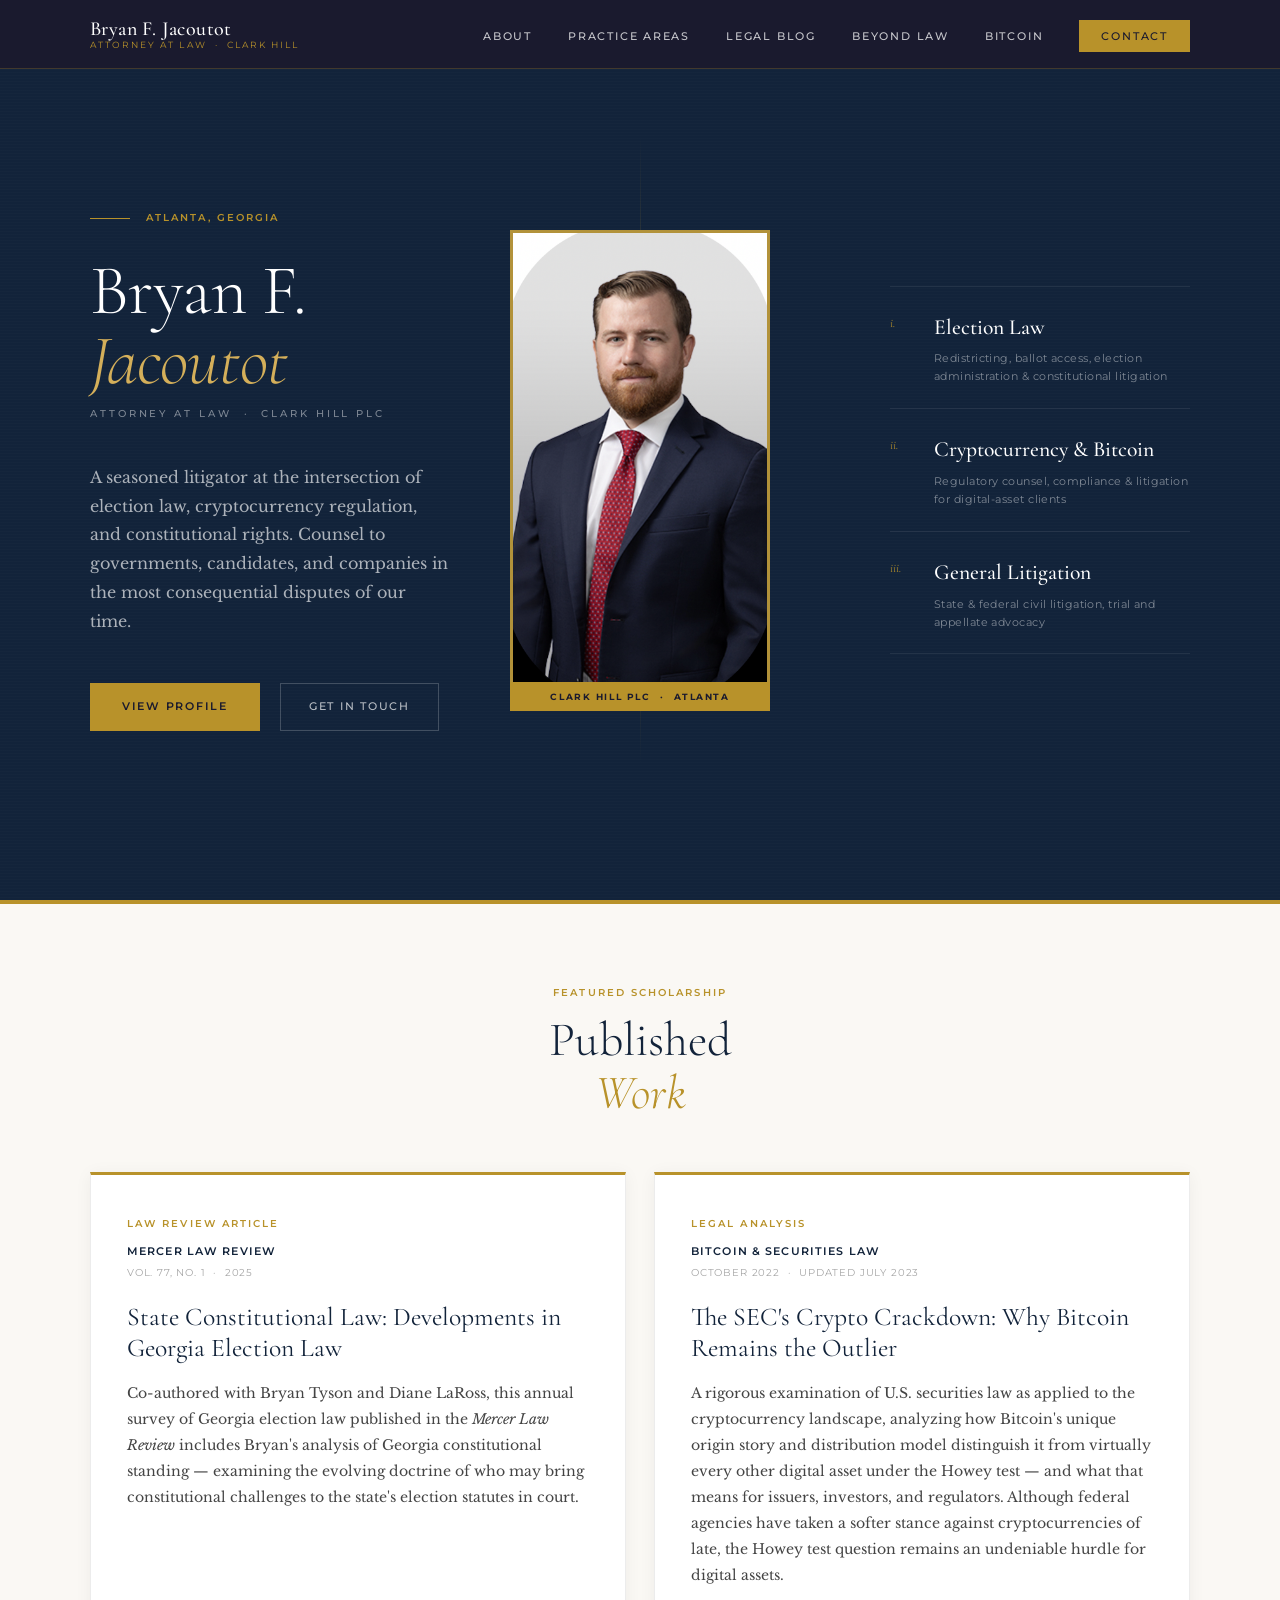
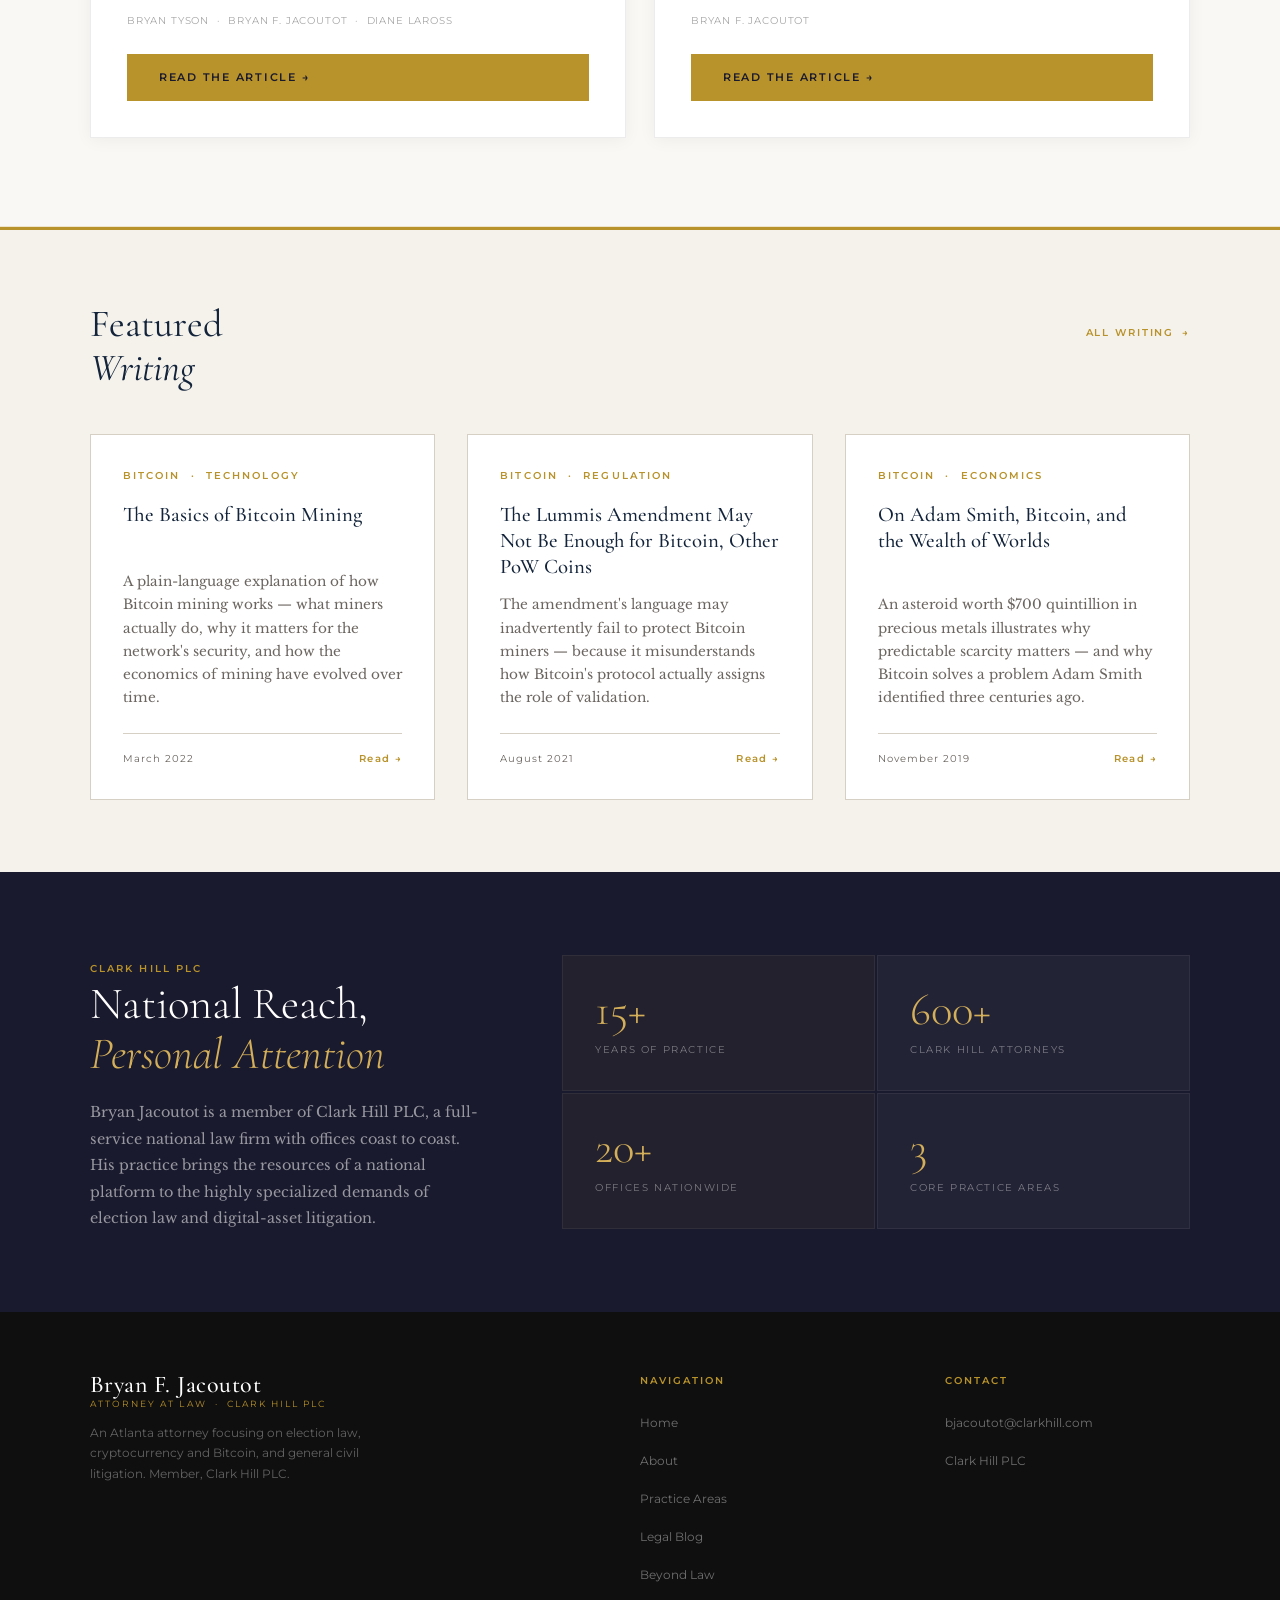
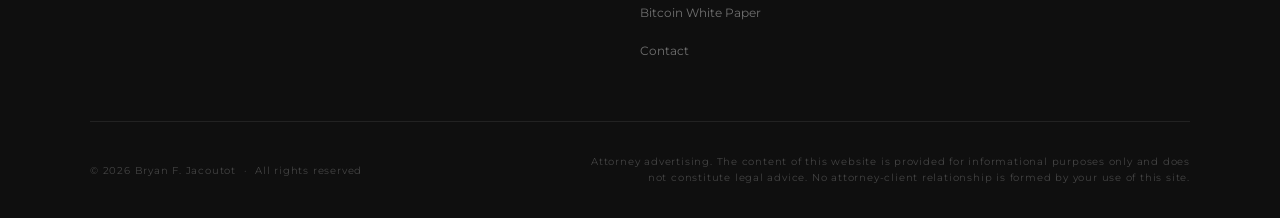
==== index.html @ 2f13794e "Replace Bitcoin compensation article with Bitcoin mining in featured writing strip Co-Authored-By: C" ====
<!DOCTYPE html>
<html lang="en">
<head>
  <meta charset="UTF-8" />
  <meta name="viewport" content="width=device-width, initial-scale=1.0" />
  <title>Bryan F. Jacoutot | Attorney at Law · Clark Hill PLC</title>
  <meta name="description" content="Bryan F. Jacoutot is an Atlanta litigation attorney at Clark Hill PLC, focusing on election law, cryptocurrency and Bitcoin law, and general civil litigation." />
  <link rel="preconnect" href="https://fonts.googleapis.com">
  <link rel="preconnect" href="https://fonts.gstatic.com" crossorigin>
  <link href="https://fonts.googleapis.com/css2?family=Cormorant+Garamond:ital,wght@0,300;0,400;0,500;1,300;1,400;1,500&family=Libre+Baskerville:ital,wght@0,400;0,700;1,400&family=Montserrat:wght@400;500;600;700&display=swap" rel="stylesheet">
  <link rel="stylesheet" href="/style.css">
</head>
<body>

<nav id="nav">
  <div class="container">
    <div class="nav-inner">
      <a class="nav-brand" href="/">
        <span class="nav-brand__name">Bryan F. Jacoutot</span>
        <span class="nav-brand__title">Attorney at Law &nbsp;·&nbsp; Clark Hill</span>
      </a>
      <ul class="nav-links" id="navLinks">
        <li><a href="/about/">About</a></li>
        <li><a href="/practice-areas/">Practice Areas</a></li>
        <li><a href="/legal-blog/">Legal Blog</a></li>
        <li><a href="/beyond-law/">Beyond Law</a></li>
        <li><a href="/bitcoin/">Bitcoin</a></li>
        <li><a class="nav-cta" href="/contact/">Contact</a></li>
      </ul>
      <button class="nav-toggle" id="navToggle" aria-label="Toggle navigation" onclick="toggleNav()">
        <span></span><span></span><span></span>
      </button>
    </div>
  </div>
</nav>

<!-- Hero -->
<section class="hero">
  <div class="container">
    <div class="hero-content hero-content--3col">

      <div class="hero-left">
        <div class="hero-eyebrow">
          <span class="label">Atlanta, Georgia</span>
        </div>
        <h1 class="hero-name">Bryan F.<br><em>Jacoutot</em></h1>
        <p class="hero-designation">Attorney at Law &nbsp;·&nbsp; Clark Hill PLC</p>
        <p class="hero-desc">
          A seasoned litigator at the intersection of election law, cryptocurrency regulation, and constitutional rights. Counsel to governments, candidates, and companies in the most consequential disputes of our time.
        </p>
        <div class="hero-actions">
          <a class="btn-primary" href="/about/">View Profile</a>
          <a class="btn-ghost" href="/contact/">Get in Touch</a>
        </div>
      </div>

      <div class="hero-photo-col">
        <div class="hero-photo-wrap">
          <img class="hero-photo" src="/images/headshot.png" alt="Bryan F. Jacoutot" />
          <div class="hero-photo-badge">Clark Hill PLC &nbsp;·&nbsp; Atlanta</div>
        </div>
      </div>

      <div class="hero-right">
        <ul class="practice-list">
          <li onclick="location.href='/practice-areas/'">
            <span class="practice-num">i.</span>
            <div class="practice-info">
              <h3>Election Law</h3>
              <p>Redistricting, ballot access, election administration &amp; constitutional litigation</p>
            </div>
          </li>
          <li onclick="location.href='/practice-areas/'">
            <span class="practice-num">ii.</span>
            <div class="practice-info">
              <h3>Cryptocurrency &amp; Bitcoin</h3>
              <p>Regulatory counsel, compliance &amp; litigation for digital-asset clients</p>
            </div>
          </li>
          <li onclick="location.href='/practice-areas/'">
            <span class="practice-num">iii.</span>
            <div class="practice-info">
              <h3>General Litigation</h3>
              <p>State &amp; federal civil litigation, trial and appellate advocacy</p>
            </div>
          </li>
        </ul>
      </div>

    </div>
  </div>
</section>


<!-- Featured Scholarship -->
<section class="scholarship-feature">
  <div class="container">
    <div class="scholarship-header">
      <span class="label">Featured Scholarship</span>
      <h2>Published<br><em>Work</em></h2>
    </div>
    <div class="scholarship-grid">

      <div class="scholarship-card">
        <div class="scholarship-card-top">
          <span class="label">Law Review Article</span>
          <div class="scholarship-venue">Mercer Law Review</div>
          <div class="scholarship-venue-detail">Vol. 77, No. 1 &nbsp;·&nbsp; 2025</div>
        </div>
        <h3 class="scholarship-card-title">State Constitutional Law: Developments in Georgia Election Law</h3>
        <p class="scholarship-card-desc">Co-authored with Bryan Tyson and Diane LaRoss, this annual survey of Georgia election law published in the <em>Mercer Law Review</em> includes Bryan's analysis of Georgia constitutional standing — examining the evolving doctrine of who may bring constitutional challenges to the state's election statutes in court.</p>
        <div class="scholarship-card-meta">Bryan Tyson &nbsp;·&nbsp; Bryan F. Jacoutot &nbsp;·&nbsp; Diane LaRoss</div>
        <a class="btn-primary scholarship-btn" href="/publications/georgia-election-law-mercer-law-review.pdf" target="_blank" rel="noopener">Read the Article →</a>
      </div>

      <div class="scholarship-card">
        <div class="scholarship-card-top">
          <span class="label">Legal Analysis</span>
          <div class="scholarship-venue">Bitcoin &amp; Securities Law</div>
          <div class="scholarship-venue-detail">October 2022 &nbsp;·&nbsp; Updated July 2023</div>
        </div>
        <h3 class="scholarship-card-title">The SEC's Crypto Crackdown: Why Bitcoin Remains the Outlier</h3>
        <p class="scholarship-card-desc">A rigorous examination of U.S. securities law as applied to the cryptocurrency landscape, analyzing how Bitcoin's unique origin story and distribution model distinguish it from virtually every other digital asset under the Howey test — and what that means for issuers, investors, and regulators. Although federal agencies have taken a softer stance against cryptocurrencies of late, the Howey test question remains an undeniable hurdle for digital assets.</p>
        <div class="scholarship-card-meta">Bryan F. Jacoutot</div>
        <a class="btn-primary scholarship-btn" href="/publications/bitcoin-securities-analysis-post-ripple.pdf" target="_blank" rel="noopener">Read the Article →</a>
      </div>

    </div>
  </div>
</section>


<!-- Featured Writing Strip -->
<section class="writing-strip">
  <div class="container">
    <div class="writing-strip-header">
      <h2 class="section-title">Featured<br><em>Writing</em></h2>
      <a class="link-all" href="/legal-blog/">All Writing</a>
    </div>

    <div class="articles-grid">
      <article class="article-card" onclick="location.href='/blog/basics-of-bitcoin-mining/'">
        <span class="label">Bitcoin &nbsp;·&nbsp; Technology</span>
        <h3>The Basics of Bitcoin Mining</h3>
        <p>A plain-language explanation of how Bitcoin mining works — what miners actually do, why it matters for the network's security, and how the economics of mining have evolved over time.</p>
        <div class="article-card-meta">
          <span>March 2022</span>
          <a href="/blog/basics-of-bitcoin-mining/">Read →</a>
        </div>
      </article>
      <article class="article-card" onclick="location.href='/blog/lummis-amendment-bitcoin/'">
        <span class="label">Bitcoin &nbsp;·&nbsp; Regulation</span>
        <h3>The Lummis Amendment May Not Be Enough for Bitcoin, Other PoW Coins</h3>
        <p>The amendment's language may inadvertently fail to protect Bitcoin miners — because it misunderstands how Bitcoin's protocol actually assigns the role of validation.</p>
        <div class="article-card-meta">
          <span>August 2021</span>
          <a href="/blog/lummis-amendment-bitcoin/">Read →</a>
        </div>
      </article>
      <article class="article-card" onclick="location.href='/blog/adam-smith-bitcoin-wealth-of-worlds/'">
        <span class="label">Bitcoin &nbsp;·&nbsp; Economics</span>
        <h3>On Adam Smith, Bitcoin, and the Wealth of Worlds</h3>
        <p>An asteroid worth $700 quintillion in precious metals illustrates why predictable scarcity matters — and why Bitcoin solves a problem Adam Smith identified three centuries ago.</p>
        <div class="article-card-meta">
          <span>November 2019</span>
          <a href="/blog/adam-smith-bitcoin-wealth-of-worlds/">Read →</a>
        </div>
      </article>
    </div>
  </div>
</section>

<!-- Credentials / Clark Hill -->
<section class="credentials">
  <div class="container">
    <div class="credentials-inner">
      <div class="credentials-left">
        <span class="label">Clark Hill PLC</span>
        <h2>National Reach,<br><em>Personal Attention</em></h2>
        <p>
          Bryan Jacoutot is a member of Clark Hill PLC, a full-service national law firm with offices coast to coast. His practice brings the resources of a national platform to the highly specialized demands of election law and digital-asset litigation.
        </p>
      </div>
      <div class="stat-grid">
        <div class="stat-block">
          <div class="stat-value">15+</div>
          <div class="stat-label">Years of Practice</div>
        </div>
        <div class="stat-block">
          <div class="stat-value">600+</div>
          <div class="stat-label">Clark Hill Attorneys</div>
        </div>
        <div class="stat-block">
          <div class="stat-value">20+</div>
          <div class="stat-label">Offices Nationwide</div>
        </div>
        <div class="stat-block">
          <div class="stat-value">3</div>
          <div class="stat-label">Core Practice Areas</div>
        </div>
      </div>
    </div>
  </div>
</section>

<footer>
  <div class="container">
    <div class="footer-inner">
      <div class="footer-brand">
        <a class="nav-brand" href="/" style="text-decoration:none;">
          <span class="nav-brand__name" style="font-size:1.5rem;">Bryan F. Jacoutot</span>
          <span class="nav-brand__title">Attorney at Law &nbsp;·&nbsp; Clark Hill PLC</span>
        </a>
        <p>An Atlanta attorney focusing on election law, cryptocurrency and Bitcoin, and general civil litigation. Member, Clark Hill PLC.</p>
      </div>
      <div class="footer-col">
        <h4>Navigation</h4>
        <ul>
          <li><a href="/">Home</a></li>
          <li><a href="/about/">About</a></li>
          <li><a href="/practice-areas/">Practice Areas</a></li>
          <li><a href="/legal-blog/">Legal Blog</a></li>
          <li><a href="/beyond-law/">Beyond Law</a></li>
          <li><a href="/bitcoin/">Bitcoin White Paper</a></li>
          <li><a href="/contact/">Contact</a></li>
        </ul>
      </div>
      <div class="footer-col">
        <h4>Contact</h4>
        <ul>
          <li><a href="mailto:bjacoutot@clarkhill.com">bjacoutot@clarkhill.com</a></li>
          <li><a href="https://www.clarkhill.com" target="_blank" rel="noopener">Clark Hill PLC</a></li>
        </ul>
      </div>
    </div>
    <div class="footer-bottom">
      <p>© 2026 Bryan F. Jacoutot &nbsp;·&nbsp; All rights reserved</p>
      <p class="footer-disclaimer">Attorney advertising. The content of this website is provided for informational purposes only and does not constitute legal advice. No attorney-client relationship is formed by your use of this site.</p>
    </div>
  </div>
</footer>

<script src="/js/theme.js"></script>
</body>
</html>
---- style.css ----
/* Jacoutot Law — Site Styles */

/* ─────────────────────────────────────────────
   RESET & VARIABLES
───────────────────────────────────────────── */
*, *::before, *::after { box-sizing: border-box; margin: 0; padding: 0; }

:root {
  --ink:       #0f0f0f;
  --charcoal:  #1a1a2e;
  --navy:      #12233a;
  --gold:      #b8922a;
  --gold-lt:   #d4af5a;
  --parchment: #f5f2ec;
  --cream:     #faf8f4;
  --rule:      #d6cfc4;
  --muted:     #6b6560;
  --white:     #ffffff;

  --serif-display: 'Cormorant Garamond', Georgia, serif;
  --serif-body:    'Libre Baskerville', Georgia, serif;
  --sans:          'Montserrat', sans-serif;

  --max: 1180px;
  --transition: 0.28s ease;
}

html { scroll-behavior: smooth; }

body {
  font-family: var(--serif-body);
  background: var(--cream);
  color: var(--ink);
  font-size: 16px;
  line-height: 1.75;
  overflow-x: hidden;
}

/* ─────────────────────────────────────────────
   UTILITY
───────────────────────────────────────────── */
.container { max-width: var(--max); margin: 0 auto; padding: 0 40px; }
@media (max-width: 640px) { .container { padding: 0 24px; } }

.rule {
  border: none;
  border-top: 1px solid var(--rule);
  margin: 0;
}
.rule--gold {
  border-top-color: var(--gold);
  border-top-width: 2px;
}

.label {
  font-family: var(--sans);
  font-size: 0.65rem;
  font-weight: 600;
  letter-spacing: 0.2em;
  text-transform: uppercase;
  color: var(--gold);
}

/* ─────────────────────────────────────────────
   NAVIGATION
───────────────────────────────────────────── */
#nav {
  position: fixed;
  top: 0; left: 0; right: 0;
  z-index: 100;
  background: var(--charcoal);
  border-bottom: 1px solid rgba(184,146,42,0.25);
  transition: box-shadow var(--transition);
}
#nav.scrolled {
  box-shadow: 0 2px 24px rgba(0,0,0,0.35);
}

.nav-inner {
  display: flex;
  align-items: center;
  justify-content: space-between;
  height: 68px;
}

.nav-brand {
  text-decoration: none;
  display: flex;
  flex-direction: column;
  line-height: 1.1;
}
.nav-brand__name {
  font-family: var(--serif-display);
  font-size: 1.25rem;
  font-weight: 500;
  color: var(--white);
  letter-spacing: 0.02em;
}
.nav-brand__title {
  font-family: var(--sans);
  font-size: 0.58rem;
  letter-spacing: 0.22em;
  text-transform: uppercase;
  color: var(--gold);
}

.nav-links {
  display: flex;
  gap: 36px;
  list-style: none;
  align-items: center;
}

.nav-links a {
  font-family: var(--sans);
  font-size: 0.7rem;
  font-weight: 500;
  letter-spacing: 0.16em;
  text-transform: uppercase;
  color: rgba(255,255,255,0.75);
  text-decoration: none;
  position: relative;
  transition: color var(--transition);
}
.nav-links a::after {
  content: '';
  position: absolute;
  bottom: -4px; left: 0; right: 0;
  height: 1px;
  background: var(--gold);
  transform: scaleX(0);
  transform-origin: left;
  transition: transform var(--transition);
}
.nav-links a:hover { color: var(--white); }
.nav-links a:hover::after { transform: scaleX(1); }

/* WordPress adds .current-menu-item to active nav items */
.nav-links .current-menu-item > a {
  color: var(--white);
}
.nav-links .current-menu-item > a::after {
  transform: scaleX(1);
}

.nav-cta {
  font-family: var(--sans);
  font-size: 0.68rem;
  font-weight: 600;
  letter-spacing: 0.14em;
  text-transform: uppercase;
  color: var(--charcoal) !important;
  background: var(--gold);
  padding: 9px 22px;
  text-decoration: none !important;
  transition: background var(--transition) !important;
}
.nav-cta:hover { background: var(--gold-lt) !important; }
.nav-cta::after { display: none !important; }

/* Hamburger */
.nav-toggle {
  display: none;
  background: none;
  border: none;
  cursor: pointer;
  padding: 4px;
  flex-direction: column;
  gap: 5px;
}
.nav-toggle span {
  display: block;
  width: 26px;
  height: 1.5px;
  background: var(--white);
  transition: var(--transition);
}

@media (max-width: 820px) {
  .nav-links { display: none; flex-direction: column; gap: 0; }
  .nav-links.open {
    display: flex;
    position: absolute;
    top: 68px; left: 0; right: 0;
    background: var(--charcoal);
    padding: 16px 0 24px;
    border-top: 1px solid rgba(255,255,255,0.08);
  }
  .nav-links a {
    display: block;
    padding: 12px 32px;
  }
  .nav-cta { margin: 12px 32px 0; display: inline-block; text-align: center; }
  .nav-toggle { display: flex; }
}

/* ─────────────────────────────────────────────
   HOME — HERO
───────────────────────────────────────────── */
.hero {
  background: var(--navy);
  min-height: 100vh;
  display: flex;
  flex-direction: column;
  justify-content: center;
  position: relative;
  overflow: hidden;
}

.hero::before {
  content: '';
  position: absolute;
  inset: 0;
  background-image:
    repeating-linear-gradient(
      0deg,
      transparent,
      transparent 2px,
      rgba(255,255,255,0.012) 2px,
      rgba(255,255,255,0.012) 3px
    );
  pointer-events: none;
}

.hero::after {
  content: '';
  position: absolute;
  left: 50%;
  top: 15%;
  bottom: 15%;
  width: 1px;
  background: linear-gradient(to bottom, transparent, rgba(184,146,42,0.4), transparent);
  pointer-events: none;
}

.hero-content {
  position: relative;
  z-index: 1;
  display: grid;
  grid-template-columns: 1fr 1fr;
  gap: 80px;
  align-items: center;
  padding: 120px 0 80px;
}

.hero-eyebrow {
  display: flex;
  align-items: center;
  gap: 16px;
  margin-bottom: 28px;
}
.hero-eyebrow::before {
  content: '';
  display: block;
  width: 40px;
  height: 1px;
  background: var(--gold);
}

.hero-name {
  font-family: var(--serif-display);
  font-size: clamp(3rem, 5.5vw, 5.5rem);
  font-weight: 300;
  color: var(--white);
  line-height: 1.0;
  letter-spacing: -0.01em;
  margin-bottom: 8px;
}
.hero-name em {
  font-style: italic;
  font-weight: 300;
  color: var(--gold-lt);
}

.hero-designation {
  font-family: var(--sans);
  font-size: 0.65rem;
  font-weight: 500;
  letter-spacing: 0.28em;
  text-transform: uppercase;
  color: rgba(255,255,255,0.45);
  margin-bottom: 40px;
}

.hero-desc {
  font-family: var(--serif-body);
  font-size: 1.0rem;
  line-height: 1.8;
  color: rgba(255,255,255,0.65);
  max-width: 420px;
  margin-bottom: 48px;
}

.hero-actions {
  display: flex;
  gap: 20px;
  flex-wrap: wrap;
  align-items: center;
}

.btn-primary {
  display: inline-block;
  font-family: var(--sans);
  font-size: 0.68rem;
  font-weight: 600;
  letter-spacing: 0.16em;
  text-transform: uppercase;
  text-decoration: none;
  color: var(--charcoal);
  background: var(--gold);
  padding: 14px 32px;
  transition: background var(--transition), transform var(--transition);
  cursor: pointer;
  border: none;
}
.btn-primary:hover {
  background: var(--gold-lt);
  transform: translateY(-1px);
}

.btn-ghost {
  display: inline-block;
  font-family: var(--sans);
  font-size: 0.68rem;
  font-weight: 500;
  letter-spacing: 0.16em;
  text-transform: uppercase;
  text-decoration: none;
  color: rgba(255,255,255,0.7);
  border: 1px solid rgba(255,255,255,0.2);
  padding: 13px 28px;
  transition: border-color var(--transition), color var(--transition);
  cursor: pointer;
  background: none;
}
.btn-ghost:hover {
  border-color: var(--gold);
  color: var(--gold-lt);
}

.hero-right {
  padding-left: 60px;
}

.practice-list {
  list-style: none;
}
.practice-list li {
  display: flex;
  align-items: flex-start;
  gap: 20px;
  padding: 22px 0;
  border-bottom: 1px solid rgba(255,255,255,0.07);
  cursor: pointer;
  transition: padding-left var(--transition);
}
.practice-list li:first-child { border-top: 1px solid rgba(255,255,255,0.07); }
.practice-list li:hover { padding-left: 8px; }

.practice-num {
  font-family: var(--serif-display);
  font-size: 0.75rem;
  font-weight: 400;
  color: var(--gold);
  margin-top: 4px;
  min-width: 24px;
  font-style: italic;
}

.practice-info h3 {
  font-family: var(--serif-display);
  font-size: 1.35rem;
  font-weight: 500;
  color: var(--white);
  margin-bottom: 4px;
}
.practice-info p {
  font-family: var(--sans);
  font-size: 0.7rem;
  color: rgba(255,255,255,0.45);
  letter-spacing: 0.04em;
  line-height: 1.6;
}

@media (max-width: 900px) {
  .hero-content { grid-template-columns: 1fr; gap: 60px; padding-top: 100px; }
  .hero::after { display: none; }
  .hero-right { padding-left: 0; }
}

/* ─────────────────────────────────────────────
   HOME — FEATURED WRITING STRIP
───────────────────────────────────────────── */
.writing-strip {
  background: var(--parchment);
  padding: 72px 0;
  border-top: 3px solid var(--gold);
}
.writing-strip-header {
  display: flex;
  justify-content: space-between;
  align-items: baseline;
  margin-bottom: 44px;
}
.section-title {
  font-family: var(--serif-display);
  font-size: clamp(1.8rem, 3vw, 2.6rem);
  font-weight: 400;
  color: var(--navy);
  line-height: 1.15;
}
.link-all {
  font-family: var(--sans);
  font-size: 0.65rem;
  font-weight: 600;
  letter-spacing: 0.18em;
  text-transform: uppercase;
  color: var(--gold);
  text-decoration: none;
  display: flex;
  align-items: center;
  gap: 8px;
  transition: gap var(--transition);
}
.link-all:hover { gap: 14px; }
.link-all::after { content: '→'; }

.articles-grid {
  display: grid;
  grid-template-columns: repeat(3, 1fr);
  gap: 32px;
}
@media (max-width: 800px) { .articles-grid { grid-template-columns: 1fr; } }

.article-card {
  background: var(--white);
  border: 1px solid var(--rule);
  padding: 32px;
  transition: box-shadow var(--transition), transform var(--transition);
  cursor: pointer;
  display: flex;
  flex-direction: column;
}
.article-card:hover {
  box-shadow: 0 8px 32px rgba(0,0,0,0.1);
  transform: translateY(-3px);
}
.article-card .label { margin-bottom: 16px; }
.article-card h3 {
  font-family: var(--serif-display);
  font-size: 1.3rem;
  font-weight: 500;
  color: var(--navy);
  line-height: 1.25;
  margin-bottom: 14px;
  flex: 1;
}
.article-card p {
  font-size: 0.85rem;
  color: var(--muted);
  line-height: 1.7;
  margin-bottom: 24px;
}
.article-card-meta {
  font-family: var(--sans);
  font-size: 0.62rem;
  letter-spacing: 0.1em;
  color: var(--muted);
  display: flex;
  justify-content: space-between;
  align-items: center;
  border-top: 1px solid var(--rule);
  padding-top: 16px;
}
.article-card-meta a {
  color: var(--gold);
  text-decoration: none;
  font-weight: 600;
  letter-spacing: 0.14em;
}

/* ─────────────────────────────────────────────
   HOME — CREDENTIALS / CLARK HILL
───────────────────────────────────────────── */
.credentials {
  background: var(--charcoal);
  padding: 80px 0;
}
.credentials-inner {
  display: grid;
  grid-template-columns: 1fr 1.6fr;
  gap: 80px;
  align-items: center;
}
@media (max-width: 800px) { .credentials-inner { grid-template-columns: 1fr; gap: 40px; } }

.credentials-left .label { margin-bottom: 20px; }
.credentials-left h2 {
  font-family: var(--serif-display);
  font-size: clamp(2rem, 3.5vw, 3rem);
  font-weight: 300;
  color: var(--white);
  line-height: 1.1;
  margin-bottom: 20px;
}
.credentials-left h2 em { font-style: italic; color: var(--gold-lt); }
.credentials-left p {
  font-size: 0.9rem;
  color: rgba(255,255,255,0.55);
  line-height: 1.85;
}

.stat-grid {
  display: grid;
  grid-template-columns: 1fr 1fr;
  gap: 2px;
}
.stat-block {
  background: rgba(255,255,255,0.04);
  padding: 32px;
  border: 1px solid rgba(255,255,255,0.06);
}
.stat-block:nth-child(odd) { background: rgba(184,146,42,0.06); }
.stat-value {
  font-family: var(--serif-display);
  font-size: 2.8rem;
  font-weight: 300;
  color: var(--gold-lt);
  line-height: 1;
  margin-bottom: 8px;
}
.stat-label {
  font-family: var(--sans);
  font-size: 0.62rem;
  letter-spacing: 0.16em;
  text-transform: uppercase;
  color: rgba(255,255,255,0.4);
}

/* ─────────────────────────────────────────────
   INNER PAGES — SHARED PAGE HERO
───────────────────────────────────────────── */
.page-hero {
  background: var(--navy);
  padding: 140px 0 80px;
  position: relative;
  overflow: hidden;
}
.page-hero::before {
  content: '';
  position: absolute;
  right: 0; top: 0; bottom: 0;
  width: 40%;
  background: linear-gradient(to right, transparent, rgba(184,146,42,0.05));
  pointer-events: none;
}
.page-hero .label { margin-bottom: 16px; }
.page-hero h1 {
  font-family: var(--serif-display);
  font-size: clamp(2.5rem, 5vw, 5rem);
  font-weight: 300;
  color: var(--white);
  line-height: 1.05;
  max-width: 700px;
}
.page-hero h1 em { font-style: italic; color: var(--gold-lt); }
.page-hero p.sub {
  margin-top: 24px;
  font-size: 1.0rem;
  color: rgba(255,255,255,0.5);
  max-width: 480px;
  line-height: 1.75;
}

/* ─────────────────────────────────────────────
   ABOUT PAGE
───────────────────────────────────────────── */
.about-body {
  background: var(--cream);
  padding: 80px 0 100px;
}
.about-grid {
  display: grid;
  grid-template-columns: 1fr 2fr;
  gap: 80px;
  align-items: start;
}
@media (max-width: 800px) { .about-grid { grid-template-columns: 1fr; gap: 40px; } }

.about-sidebar .label { margin-bottom: 20px; }
.sidebar-info {
  font-family: var(--sans);
  font-size: 0.72rem;
  line-height: 1.9;
  color: var(--muted);
}
.sidebar-info strong {
  display: block;
  font-size: 0.65rem;
  letter-spacing: 0.14em;
  text-transform: uppercase;
  color: var(--navy);
  margin-top: 20px;
  margin-bottom: 4px;
}
.sidebar-info strong:first-child { margin-top: 0; }
.sidebar-contact-btn {
  margin-top: 28px;
  display: inline-block;
}

.about-main h2 {
  font-family: var(--serif-display);
  font-size: 1.95rem;
  font-weight: 400;
  color: var(--navy);
  margin-bottom: 20px;
  line-height: 1.2;
}
.about-main p {
  font-size: 0.95rem;
  line-height: 1.9;
  color: #333;
  margin-bottom: 22px;
}
.about-main p:last-child { margin-bottom: 0; }

.practice-detail-grid {
  margin-top: 60px;
  display: grid;
  grid-template-columns: repeat(3, 1fr);
  gap: 24px;
}
@media (max-width: 800px) { .practice-detail-grid { grid-template-columns: 1fr; } }

.pcard {
  padding: 30px;
  border: 1px solid var(--rule);
  background: var(--white);
}
.pcard-num {
  font-family: var(--serif-display);
  font-size: 2rem;
  font-style: italic;
  color: var(--gold);
  line-height: 1;
  margin-bottom: 12px;
}
.pcard h3 {
  font-family: var(--serif-display);
  font-size: 1.25rem;
  font-weight: 500;
  color: var(--navy);
  margin-bottom: 12px;
}
.pcard p {
  font-family: var(--sans);
  font-size: 0.72rem;
  line-height: 1.75;
  color: var(--muted);
}

/* ─────────────────────────────────────────────
   BLOG / WRITING PAGES
───────────────────────────────────────────── */
.blog-body {
  background: var(--cream);
  padding: 80px 0 100px;
}
.blog-layout {
  display: grid;
  grid-template-columns: 2fr 1fr;
  gap: 64px;
  align-items: start;
}
@media (max-width: 900px) { .blog-layout { grid-template-columns: 1fr; } }

.post-item {
  display: grid;
  grid-template-columns: 1fr;
  padding: 36px 0;
  border-bottom: 1px solid var(--rule);
  cursor: pointer;
  transition: padding-left var(--transition);
}
.post-item:hover { padding-left: 8px; }
.post-item:first-child { padding-top: 0; }

.post-item .label { margin-bottom: 10px; }
.post-item h2 {
  font-family: var(--serif-display);
  font-size: 1.7rem;
  font-weight: 400;
  color: var(--navy);
  line-height: 1.2;
  margin-bottom: 12px;
}
.post-item p {
  font-size: 0.9rem;
  color: var(--muted);
  line-height: 1.75;
  margin-bottom: 16px;
}
.post-meta {
  font-family: var(--sans);
  font-size: 0.62rem;
  letter-spacing: 0.1em;
  color: #aaa;
  display: flex;
  gap: 20px;
}

.blog-sidebar {}
.sidebar-section {
  background: var(--white);
  border: 1px solid var(--rule);
  padding: 28px;
  margin-bottom: 28px;
}
.sidebar-section h3 {
  font-family: var(--serif-display);
  font-size: 1.1rem;
  font-weight: 500;
  color: var(--navy);
  margin-bottom: 16px;
  padding-bottom: 12px;
  border-bottom: 1px solid var(--rule);
}
.sidebar-section ul { list-style: none; }
.sidebar-section ul li {
  padding: 8px 0;
  border-bottom: 1px solid var(--rule);
  font-family: var(--sans);
  font-size: 0.72rem;
  color: var(--muted);
  cursor: pointer;
  display: flex;
  align-items: center;
  gap: 8px;
  transition: color var(--transition);
}
.sidebar-section ul li::before { content: '—'; color: var(--gold); font-size: 0.6rem; }
.sidebar-section ul li:last-child { border-bottom: none; }
.sidebar-section ul li:hover { color: var(--navy); }
.sidebar-section p {
  font-family: var(--sans);
  font-size: 0.78rem;
  line-height: 1.7;
  color: var(--muted);
}

/* ─────────────────────────────────────────────
   BEYOND LAW PAGE
───────────────────────────────────────────── */
.beyond-intro {
  background: var(--parchment);
  padding: 64px 0;
  border-top: 3px solid var(--gold);
}
.beyond-intro-inner {
  display: grid;
  grid-template-columns: 1fr 2fr;
  gap: 64px;
  align-items: center;
}
@media (max-width: 800px) { .beyond-intro-inner { grid-template-columns: 1fr; gap: 32px; } }

.beyond-intro-left h2 {
  font-family: var(--serif-display);
  font-size: 2.4rem;
  font-weight: 300;
  color: var(--navy);
  line-height: 1.1;
}
.beyond-intro-left h2 em { font-style: italic; color: var(--gold); }

.beyond-intro-right p {
  font-size: 0.95rem;
  line-height: 1.9;
  color: #444;
}

.topics-strip {
  background: var(--charcoal);
  padding: 44px 0;
}
.topics-inner {
  display: flex;
  gap: 0;
  overflow-x: auto;
}
.topic-chip {
  font-family: var(--sans);
  font-size: 0.62rem;
  font-weight: 600;
  letter-spacing: 0.18em;
  text-transform: uppercase;
  color: rgba(255,255,255,0.4);
  padding: 12px 32px;
  border-right: 1px solid rgba(255,255,255,0.08);
  white-space: nowrap;
  cursor: pointer;
  transition: color var(--transition), background var(--transition);
}
.topic-chip:hover, .topic-chip.active {
  color: var(--gold);
  background: rgba(184,146,42,0.08);
}

/* ─────────────────────────────────────────────
   BITCOIN WHITE PAPER PAGE
───────────────────────────────────────────── */
.bitcoin-hero {
  background: var(--navy);
  padding: 140px 0 80px;
  position: relative;
  overflow: hidden;
}
.bitcoin-hero::after {
  content: '₿';
  position: absolute;
  right: 8%;
  top: 50%;
  transform: translateY(-50%);
  font-size: 22rem;
  color: rgba(184,146,42,0.06);
  font-family: Arial, sans-serif;
  pointer-events: none;
  line-height: 1;
}
.bitcoin-hero h1 {
  font-family: var(--serif-display);
  font-size: clamp(2.5rem, 5vw, 5rem);
  font-weight: 300;
  color: var(--white);
  line-height: 1.05;
  max-width: 700px;
}
.bitcoin-hero p.sub {
  margin-top: 24px;
  font-size: 1.0rem;
  color: rgba(255,255,255,0.5);
  max-width: 520px;
  line-height: 1.75;
}
.bitcoin-hero .btn-primary { margin-top: 36px; }

.bitcoin-body {
  background: var(--cream);
  padding: 80px 0 100px;
}
.bitcoin-explainer {
  display: grid;
  grid-template-columns: 2fr 1fr;
  gap: 64px;
}
@media (max-width: 800px) { .bitcoin-explainer { grid-template-columns: 1fr; } }

.bitcoin-explainer h2 {
  font-family: var(--serif-display);
  font-size: 1.9rem;
  font-weight: 400;
  color: var(--navy);
  margin-bottom: 20px;
  line-height: 1.2;
}
.bitcoin-explainer p {
  font-size: 0.93rem;
  line-height: 1.9;
  color: #333;
  margin-bottom: 18px;
}
.bitcoin-key-points {
  list-style: none;
  margin-top: 8px;
}
.bitcoin-key-points li {
  display: flex;
  gap: 16px;
  padding: 14px 0;
  border-bottom: 1px solid var(--rule);
  font-size: 0.85rem;
  line-height: 1.6;
  color: var(--muted);
}
.bitcoin-key-points li::before {
  content: '§';
  color: var(--gold);
  font-family: var(--serif-display);
  font-size: 1.1rem;
  flex-shrink: 0;
  margin-top: -2px;
}

/* ─────────────────────────────────────────────
   CONTACT PAGE
───────────────────────────────────────────── */
.contact-body {
  background: var(--cream);
  padding: 80px 0 100px;
}
.contact-grid {
  display: grid;
  grid-template-columns: 1fr 1fr;
  gap: 80px;
  align-items: start;
}
@media (max-width: 800px) { .contact-grid { grid-template-columns: 1fr; gap: 40px; } }

.contact-left .label { margin-bottom: 16px; }
.contact-left h2 {
  font-family: var(--serif-display);
  font-size: 2.6rem;
  font-weight: 300;
  color: var(--navy);
  line-height: 1.1;
  margin-bottom: 24px;
}
.contact-left h2 em { font-style: italic; color: var(--gold); }
.contact-left p {
  font-size: 0.92rem;
  line-height: 1.85;
  color: var(--muted);
  margin-bottom: 36px;
}

.contact-detail {
  display: flex;
  align-items: flex-start;
  gap: 16px;
  padding: 20px 0;
  border-bottom: 1px solid var(--rule);
}
.contact-detail:first-of-type { border-top: 1px solid var(--rule); }
.contact-icon {
  width: 36px;
  height: 36px;
  background: var(--gold);
  display: flex;
  align-items: center;
  justify-content: center;
  flex-shrink: 0;
  font-size: 0.85rem;
}
.contact-detail-text strong {
  display: block;
  font-family: var(--sans);
  font-size: 0.62rem;
  font-weight: 600;
  letter-spacing: 0.16em;
  text-transform: uppercase;
  color: var(--navy);
  margin-bottom: 4px;
}
.contact-detail-text span {
  font-size: 0.9rem;
  color: var(--muted);
}
.contact-detail-text a {
  color: var(--gold);
  text-decoration: none;
}
.contact-detail-text a:hover { text-decoration: underline; }

.contact-right {
  background: var(--white);
  border: 1px solid var(--rule);
  padding: 44px;
}
.contact-right h3 {
  font-family: var(--serif-display);
  font-size: 1.6rem;
  font-weight: 400;
  color: var(--navy);
  margin-bottom: 28px;
}

.form-group { margin-bottom: 22px; }
.form-group label {
  display: block;
  font-family: var(--sans);
  font-size: 0.62rem;
  font-weight: 600;
  letter-spacing: 0.16em;
  text-transform: uppercase;
  color: var(--navy);
  margin-bottom: 8px;
}
.form-group input,
.form-group textarea,
.form-group select,
.wpcf7 input[type="text"],
.wpcf7 input[type="email"],
.wpcf7 textarea,
.wpcf7 select {
  width: 100%;
  font-family: var(--serif-body);
  font-size: 0.9rem;
  color: var(--ink);
  background: var(--parchment);
  border: 1px solid var(--rule);
  padding: 12px 16px;
  outline: none;
  transition: border-color var(--transition);
  appearance: none;
}
.form-group input:focus,
.form-group textarea:focus,
.form-group select:focus,
.wpcf7 input:focus,
.wpcf7 textarea:focus {
  border-color: var(--gold);
}
.form-group textarea { resize: vertical; min-height: 120px; }
.form-note {
  font-family: var(--sans);
  font-size: 0.62rem;
  color: var(--muted);
  line-height: 1.7;
  margin-bottom: 24px;
}

/* WPForms / CF7 submit button override */
.wpcf7 input[type="submit"],
.wpforms-submit {
  display: inline-block;
  font-family: var(--sans);
  font-size: 0.68rem;
  font-weight: 600;
  letter-spacing: 0.16em;
  text-transform: uppercase;
  color: var(--charcoal);
  background: var(--gold);
  padding: 14px 32px;
  border: none;
  cursor: pointer;
  transition: background var(--transition);
}
.wpcf7 input[type="submit"]:hover,
.wpforms-submit:hover {
  background: var(--gold-lt);
}

/* ─────────────────────────────────────────────
   FOOTER
───────────────────────────────────────────── */
footer {
  background: var(--ink);
  padding: 60px 0 32px;
}
.footer-inner {
  display: grid;
  grid-template-columns: 2fr 1fr 1fr;
  gap: 60px;
  padding-bottom: 48px;
  border-bottom: 1px solid rgba(255,255,255,0.08);
  margin-bottom: 32px;
}
@media (max-width: 800px) { .footer-inner { grid-template-columns: 1fr; gap: 36px; } }

.footer-brand .nav-brand__name { font-size: 1.5rem; }
.footer-brand p {
  font-family: var(--sans);
  font-size: 0.72rem;
  line-height: 1.8;
  color: rgba(255,255,255,0.35);
  margin-top: 14px;
  max-width: 300px;
}

.footer-col h4 {
  font-family: var(--sans);
  font-size: 0.62rem;
  font-weight: 600;
  letter-spacing: 0.2em;
  text-transform: uppercase;
  color: var(--gold);
  margin-bottom: 18px;
}
.footer-col ul { list-style: none; }
.footer-col ul li {
  margin-bottom: 10px;
}
.footer-col ul li a {
  font-family: var(--sans);
  font-size: 0.72rem;
  color: rgba(255,255,255,0.4);
  text-decoration: none;
  transition: color var(--transition);
}
.footer-col ul li a:hover { color: rgba(255,255,255,0.85); }

.footer-bottom {
  display: flex;
  justify-content: space-between;
  align-items: center;
  flex-wrap: wrap;
  gap: 16px;
}
.footer-bottom p {
  font-family: var(--sans);
  font-size: 0.62rem;
  letter-spacing: 0.08em;
  color: rgba(255,255,255,0.22);
}
.footer-disclaimer {
  font-family: var(--sans);
  font-size: 0.58rem;
  color: rgba(255,255,255,0.15);
  max-width: 600px;
  text-align: right;
  line-height: 1.6;
}

/* ─────────────────────────────────────────────
   HEADSHOT STYLES
───────────────────────────────────────────── */
.hero-content--3col {
  grid-template-columns: 1fr auto 1fr;
  gap: 60px;
}

.hero-photo-col {
  display: flex;
  align-items: center;
  justify-content: center;
  flex-shrink: 0;
}

.hero-photo-wrap {
  position: relative;
  width: 260px;
  flex-shrink: 0;
}

.hero-photo {
  width: 100%;
  display: block;
  border-radius: 0;
  border: 3px solid var(--gold);
  filter: grayscale(15%);
  object-fit: cover;
  object-position: top;
}

.hero-photo-badge {
  position: absolute;
  bottom: -1px;
  left: 0;
  right: 0;
  background: var(--gold);
  color: var(--charcoal);
  font-family: var(--sans);
  font-size: 0.55rem;
  font-weight: 700;
  letter-spacing: 0.18em;
  text-transform: uppercase;
  text-align: center;
  padding: 7px 8px;
}

.about-photo-wrap {
  margin-bottom: 28px;
}

.about-photo {
  width: 100%;
  display: block;
  border: 2px solid var(--rule);
  border-bottom: 3px solid var(--gold);
  object-fit: cover;
  object-position: top;
}

@media (max-width: 900px) {
  .hero-content--3col {
    grid-template-columns: 1fr;
    gap: 40px;
  }
  .hero-photo-col {
    order: -1;
  }
  .hero-photo-wrap {
    width: 200px;
    margin: 0 auto;
  }
}

/* ─────────────────────────────────────────────
   FEATURED SCHOLARSHIP
───────────────────────────────────────────── */
.scholarship-feature {
  background: var(--cream);
  border-top: 4px solid var(--gold);
  border-bottom: 1px solid rgba(184,146,42,0.2);
  padding: 80px 0 88px;
}
.scholarship-header {
  text-align: center;
  margin-bottom: 52px;
}
.scholarship-header .label {
  display: block;
  margin-bottom: 12px;
}
.scholarship-header h2 {
  font-family: var(--serif-display);
  font-size: clamp(2rem, 4vw, 3rem);
  font-weight: 300;
  color: var(--navy);
  line-height: 1.1;
}
.scholarship-header h2 em {
  font-style: italic;
  color: var(--gold);
}
.scholarship-grid {
  display: grid;
  grid-template-columns: 1fr 1fr;
  gap: 28px;
}
@media (max-width: 820px) {
  .scholarship-grid { grid-template-columns: 1fr; }
  .scholarship-feature { padding: 60px 0; }
}
.scholarship-card {
  background: #fff;
  border: 1px solid rgba(0,0,0,0.07);
  border-top: 3px solid var(--gold);
  padding: 40px 36px 36px;
  display: flex;
  flex-direction: column;
  box-shadow: 0 2px 16px rgba(0,0,0,0.05);
}
.scholarship-card-top {
  margin-bottom: 20px;
}
.scholarship-card-top .label {
  display: block;
  margin-bottom: 10px;
}
.scholarship-venue {
  font-family: var(--sans);
  font-size: 0.7rem;
  letter-spacing: 0.1em;
  text-transform: uppercase;
  color: var(--navy);
  font-weight: 600;
  line-height: 1.6;
}
.scholarship-venue-detail {
  font-family: var(--sans);
  font-size: 0.65rem;
  letter-spacing: 0.08em;
  text-transform: uppercase;
  color: rgba(0,0,0,0.35);
  margin-top: 3px;
}
.scholarship-card-title {
  font-family: var(--serif-display);
  font-size: clamp(1.25rem, 2vw, 1.65rem);
  font-weight: 400;
  color: var(--navy);
  line-height: 1.2;
  margin-bottom: 16px;
}
.scholarship-card-desc {
  font-size: 0.88rem;
  line-height: 1.85;
  color: #444;
  flex: 1;
  margin-bottom: 24px;
}
.scholarship-card-desc em { font-style: italic; }
.scholarship-card-meta {
  font-family: var(--sans);
  font-size: 0.65rem;
  letter-spacing: 0.08em;
  text-transform: uppercase;
  color: rgba(0,0,0,0.35);
  margin-bottom: 24px;
}
.scholarship-btn { display: inline-block; }

/* ─────────────────────────────────────────────
   FEATURED PUBLICATION (legacy — kept for reference)
───────────────────────────────────────────── */
.publication-feature {
  background: var(--navy);
  border-top: 3px solid var(--gold);
  border-bottom: 3px solid var(--gold);
  padding: 96px 0;
  position: relative;
  overflow: hidden;
}
.publication-feature::before {
  content: '§';
  position: absolute;
  right: 4%;
  top: 50%;
  transform: translateY(-50%);
  font-family: var(--serif-display);
  font-size: 28rem;
  font-style: italic;
  color: rgba(184,146,42,0.07);
  pointer-events: none;
  line-height: 1;
  user-select: none;
}
.publication-feature::after {
  content: '';
  position: absolute;
  left: 0; top: 0; bottom: 0;
  width: 4px;
  background: linear-gradient(to bottom, transparent, var(--gold), transparent);
}
.publication-feature-inner {
  display: grid;
  grid-template-columns: 200px 1fr;
  gap: 72px;
  align-items: center;
  position: relative;
  z-index: 1;
}
@media (max-width: 800px) {
  .publication-feature-inner { grid-template-columns: 1fr; gap: 32px; }
  .publication-feature { padding: 64px 0; }
  .publication-feature::before { font-size: 14rem; right: -2%; opacity: 0.5; }
}
.publication-meta .label { display: block; margin-bottom: 16px; }
.publication-journal {
  font-family: var(--sans);
  font-size: 0.65rem;
  letter-spacing: 0.12em;
  color: rgba(255,255,255,0.35);
  line-height: 1.8;
  text-transform: uppercase;
}
.publication-title {
  font-family: var(--serif-display);
  font-size: clamp(1.6rem, 3vw, 2.4rem);
  font-weight: 300;
  color: var(--white);
  line-height: 1.15;
  margin-bottom: 20px;
}
.publication-title em { font-style: italic; color: var(--gold-lt); }
.publication-desc {
  font-size: 0.92rem;
  line-height: 1.85;
  color: rgba(255,255,255,0.6);
  max-width: 680px;
  margin-bottom: 28px;
}
.publication-desc em { font-style: italic; color: rgba(255,255,255,0.75); }
.publication-authors {
  display: flex;
  flex-direction: column;
  gap: 6px;
  margin-bottom: 32px;
}
.publication-author-list {
  font-family: var(--sans);
  font-size: 0.72rem;
  letter-spacing: 0.08em;
  color: rgba(255,255,255,0.45);
}
.publication-btn { display: inline-block; }

/* publication card (about + blog) */
.publication-card {
  background: var(--parchment);
  border: 1px solid var(--rule);
  border-left: 3px solid var(--gold);
  padding: 28px 32px;
  margin-bottom: 32px;
}
.publication-card .label { margin-bottom: 10px; display: block; }
.publication-card h3 {
  font-family: var(--serif-display);
  font-size: 1.4rem;
  font-weight: 500;
  color: var(--navy);
  line-height: 1.2;
  margin-bottom: 10px;
}
.publication-card p {
  font-size: 0.85rem;
  line-height: 1.75;
  color: var(--muted);
  margin-bottom: 16px;
}
.publication-card-meta {
  font-family: var(--sans);
  font-size: 0.62rem;
  letter-spacing: 0.1em;
  color: #aaa;
  margin-bottom: 18px;
}

/* ─────────────────────────────────────────────
   PRACTICE AREAS PAGE
───────────────────────────────────────────── */
.practice-section {
  display: grid;
  grid-template-columns: 1fr 2fr;
  gap: 64px;
  align-items: start;
  padding-bottom: 64px;
  border-bottom: 1px solid var(--rule);
}
.practice-section:last-child {
  border-bottom: none;
  padding-bottom: 0;
}
.practice-section-label {
  font-size: 3rem;
  margin-bottom: 16px;
}
.practice-section h2 {
  font-family: var(--serif-display);
  font-size: 2rem;
  font-weight: 400;
  color: var(--navy);
  line-height: 1.15;
  margin-bottom: 20px;
}
@media (max-width: 800px) {
  .practice-section {
    grid-template-columns: 1fr;
    gap: 32px;
    padding-bottom: 48px;
  }
}

/* ─────────────────────────────────────────────
   MOBILE POLISH (≤ 480px)
───────────────────────────────────────────── */
@media (max-width: 480px) {
  .hero-name { font-size: 2.8rem; }
  .page-hero h1 { font-size: 2.4rem; }
  .bitcoin-hero h1 { font-size: 2.4rem; }
  .section-title { font-size: 1.8rem; }

  .hero-actions { flex-direction: column; align-items: flex-start; }
  .btn-primary, .btn-ghost { width: 100%; text-align: center; }

  .contact-right { padding: 28px 20px; }

  .stat-grid { grid-template-columns: 1fr 1fr; }
  .stat-value { font-size: 2.2rem; }

  .hero-photo-wrap { width: 160px; }

  .writing-strip { padding: 48px 0; }
  .credentials { padding: 56px 0; }
  .about-body, .blog-body, .contact-body, .bitcoin-body { padding: 56px 0 72px; }

  .beyond-intro { padding: 44px 0; }
  .topics-strip { padding: 28px 0; }
  .topic-chip { padding: 10px 20px; font-size: 0.58rem; }

  .footer-inner { gap: 28px; }
  .footer-bottom { flex-direction: column; align-items: flex-start; }
  .footer-disclaimer { text-align: left; }

  .practice-detail-grid { grid-template-columns: 1fr; }
  .articles-grid { grid-template-columns: 1fr; }
}

/* ─────────────────────────────────────────────
   ANIMATIONS
───────────────────────────────────────────── */
.fade-up {
  opacity: 0;
  transform: translateY(22px);
  transition: opacity 0.55s ease, transform 0.55s ease;
}
.fade-up.visible {
  opacity: 1;
  transform: none;
}

/* ─────────────────────────────────────────────
   WORDPRESS CONTENT AREA (for blog posts)
───────────────────────────────────────────── */
.entry-content {
  font-size: 0.95rem;
  line-height: 1.9;
  color: #333;
  max-width: 780px;
}
.entry-content h2 {
  font-family: var(--serif-display);
  font-size: 1.9rem;
  font-weight: 400;
  color: var(--navy);
  margin: 44px 0 20px;
  line-height: 1.2;
}
.entry-content h3 {
  font-family: var(--serif-display);
  font-size: 1.4rem;
  color: var(--navy);
  margin: 32px 0 16px;
}
.entry-content p { margin-bottom: 18px; }
.entry-content a { color: var(--gold); }
.entry-content ul, .entry-content ol {
  padding-left: 24px;
  margin-bottom: 18px;
}
.entry-content blockquote {
  border-left: 3px solid var(--gold);
  padding: 16px 24px;
  margin: 32px 0;
  font-style: italic;
  color: var(--muted);
  background: var(--parchment);
}
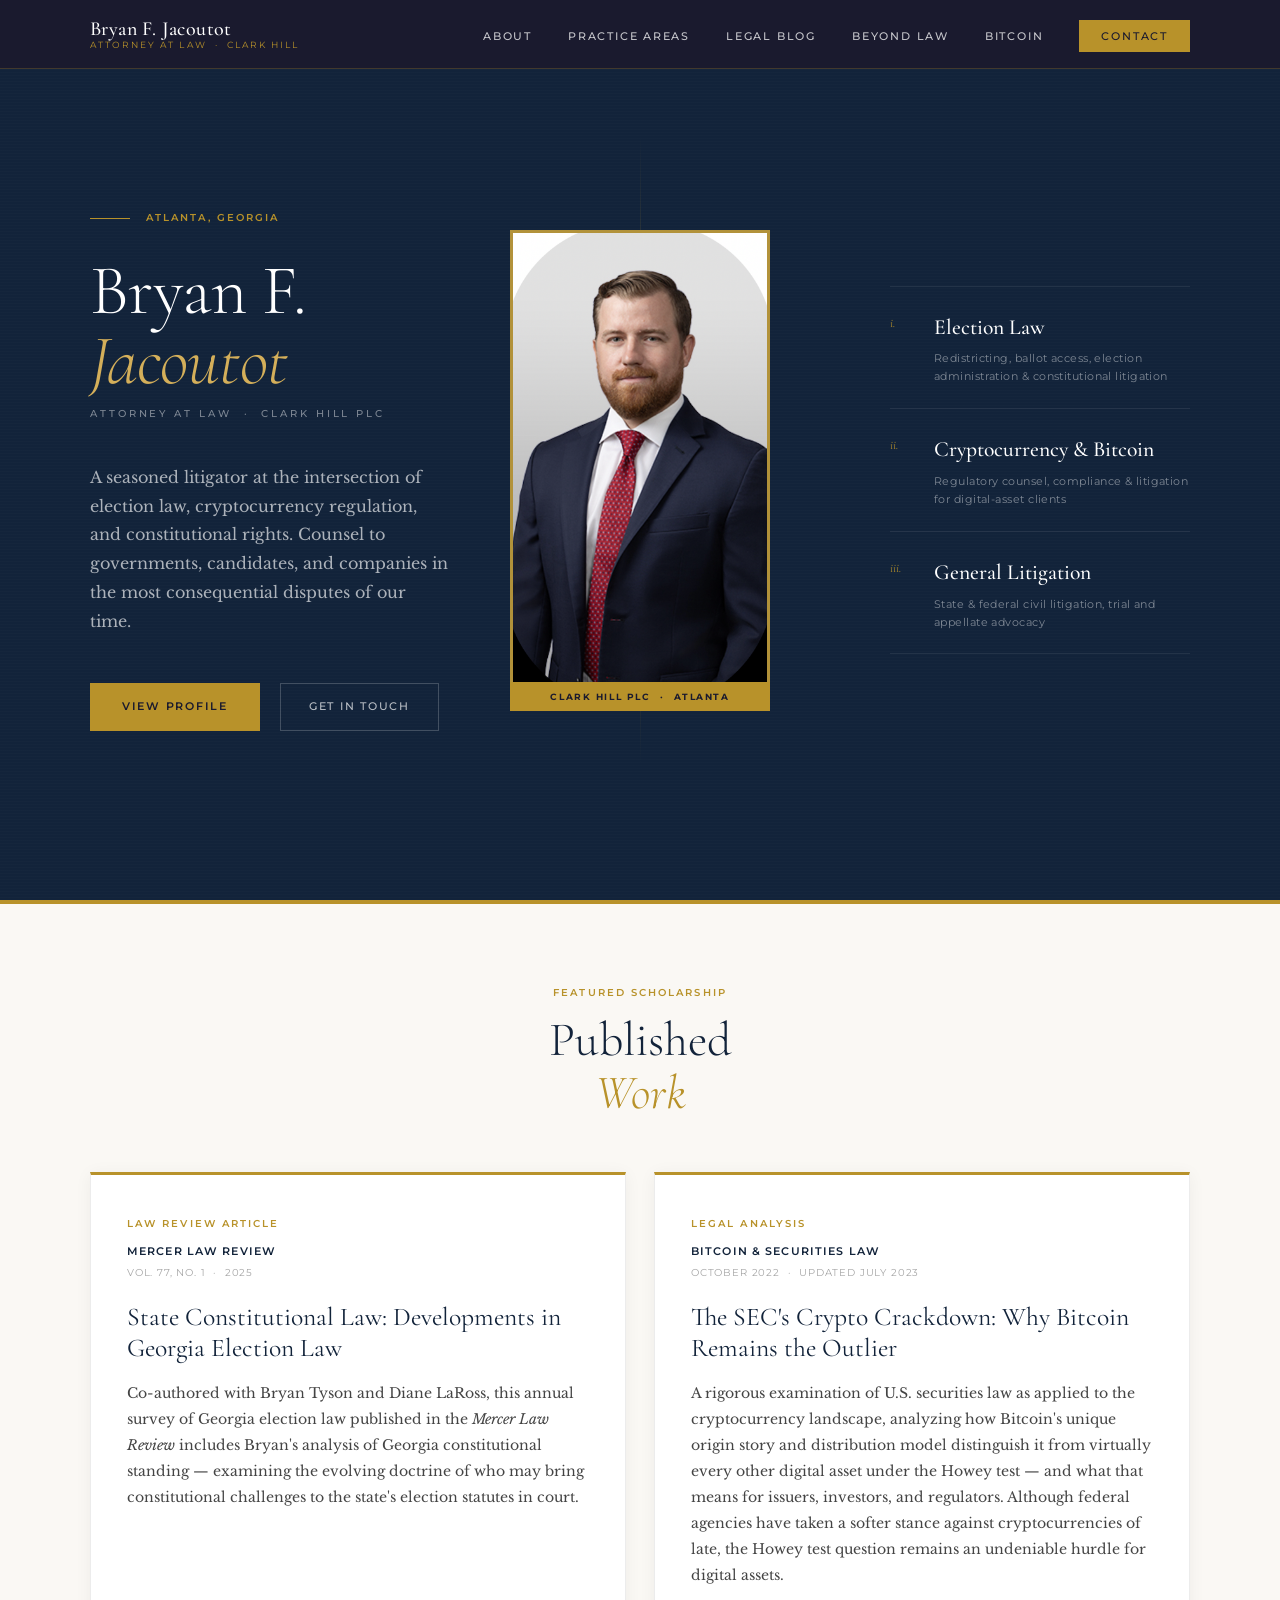
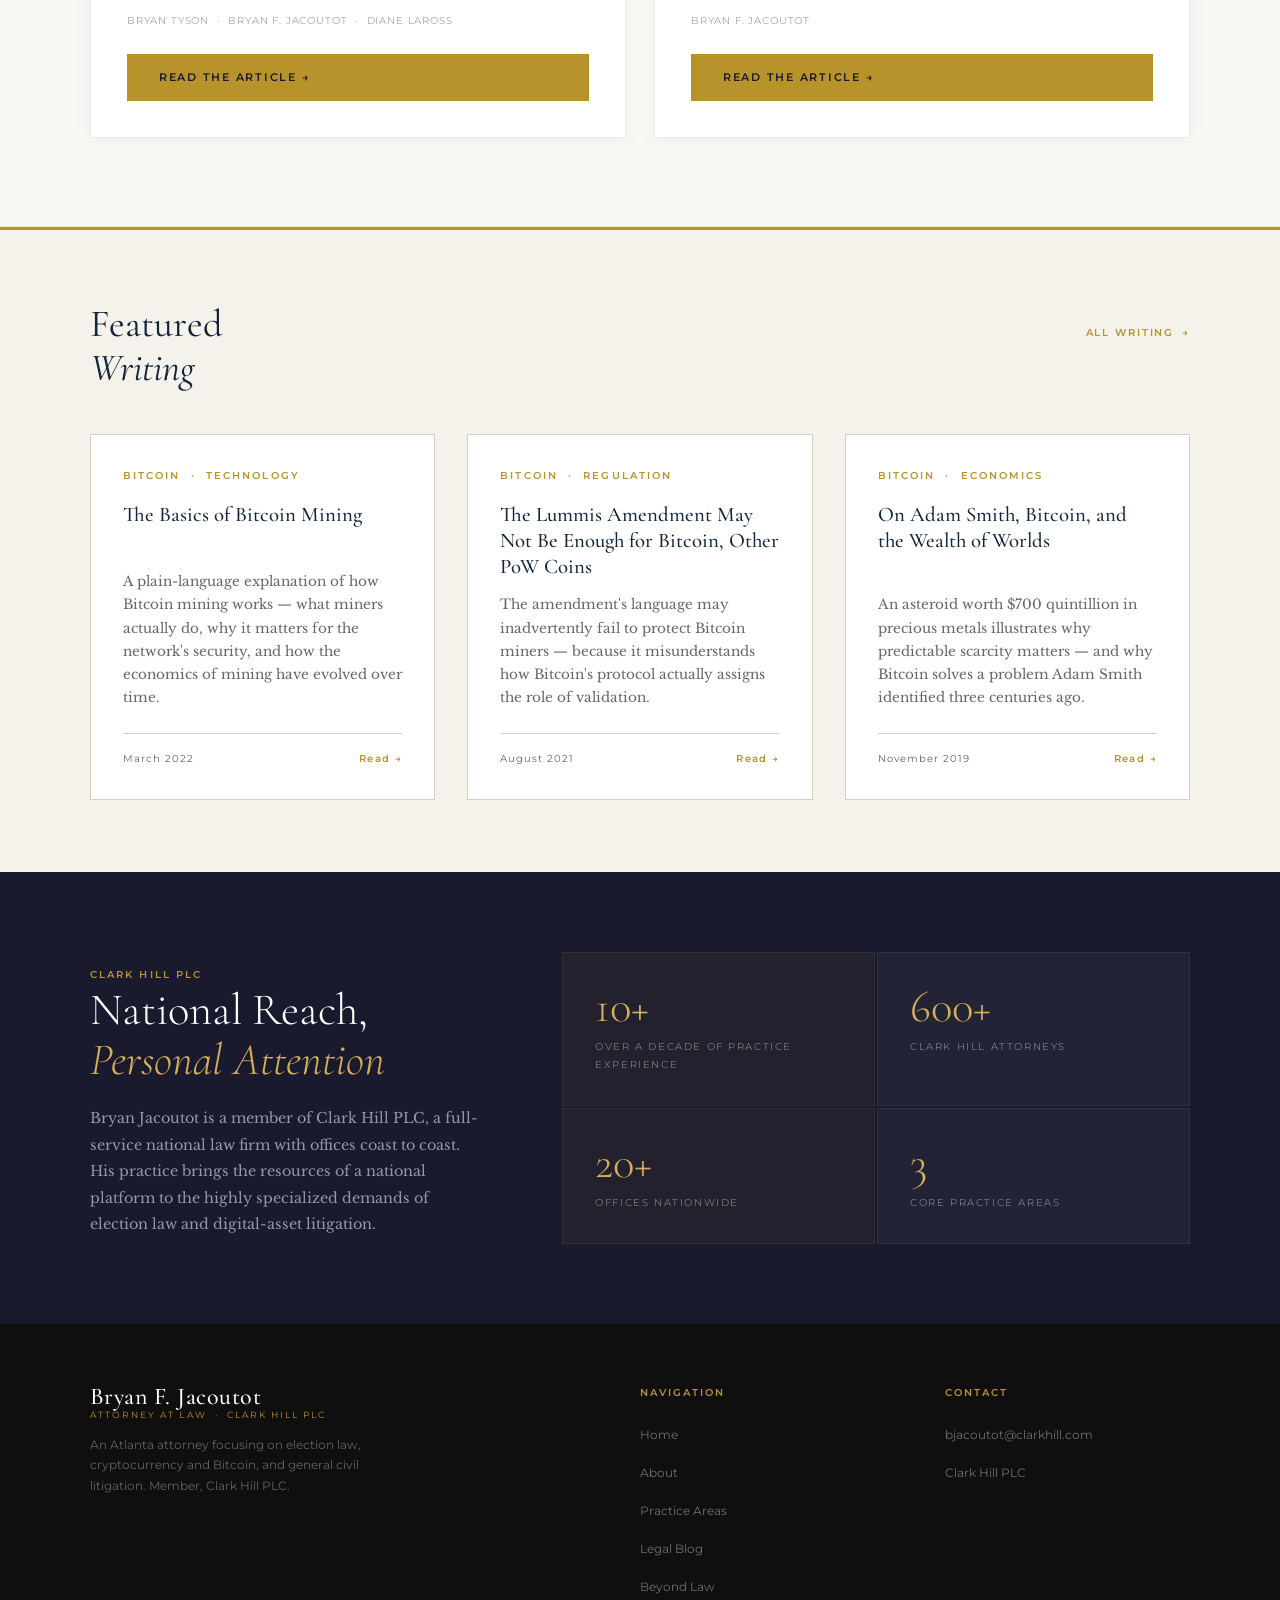
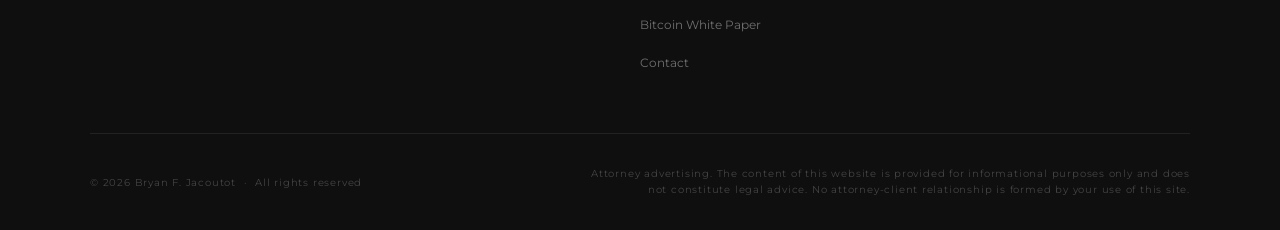
==== commit cb6583a3: "Update years of practice stat to 10+ with updated label Co-Authored-By: Claude Sonnet 4.6 <noreply@a" ====
--- a/index.html
+++ b/index.html
@@ -183,8 +183,8 @@
       </div>
       <div class="stat-grid">
         <div class="stat-block">
-          <div class="stat-value">15+</div>
-          <div class="stat-label">Years of Practice</div>
+          <div class="stat-value">10+</div>
+          <div class="stat-label">Over a Decade of Practice Experience</div>
         </div>
         <div class="stat-block">
           <div class="stat-value">600+</div>
--- a/style.css
+++ b/style.css
@@ -1518,3 +1518,10 @@
   color: var(--muted);
   background: var(--parchment);
 }
+.article-image {
+  display: block;
+  max-width: 100%;
+  height: auto;
+  margin: 32px 0;
+  border: 1px solid var(--rule);
+}
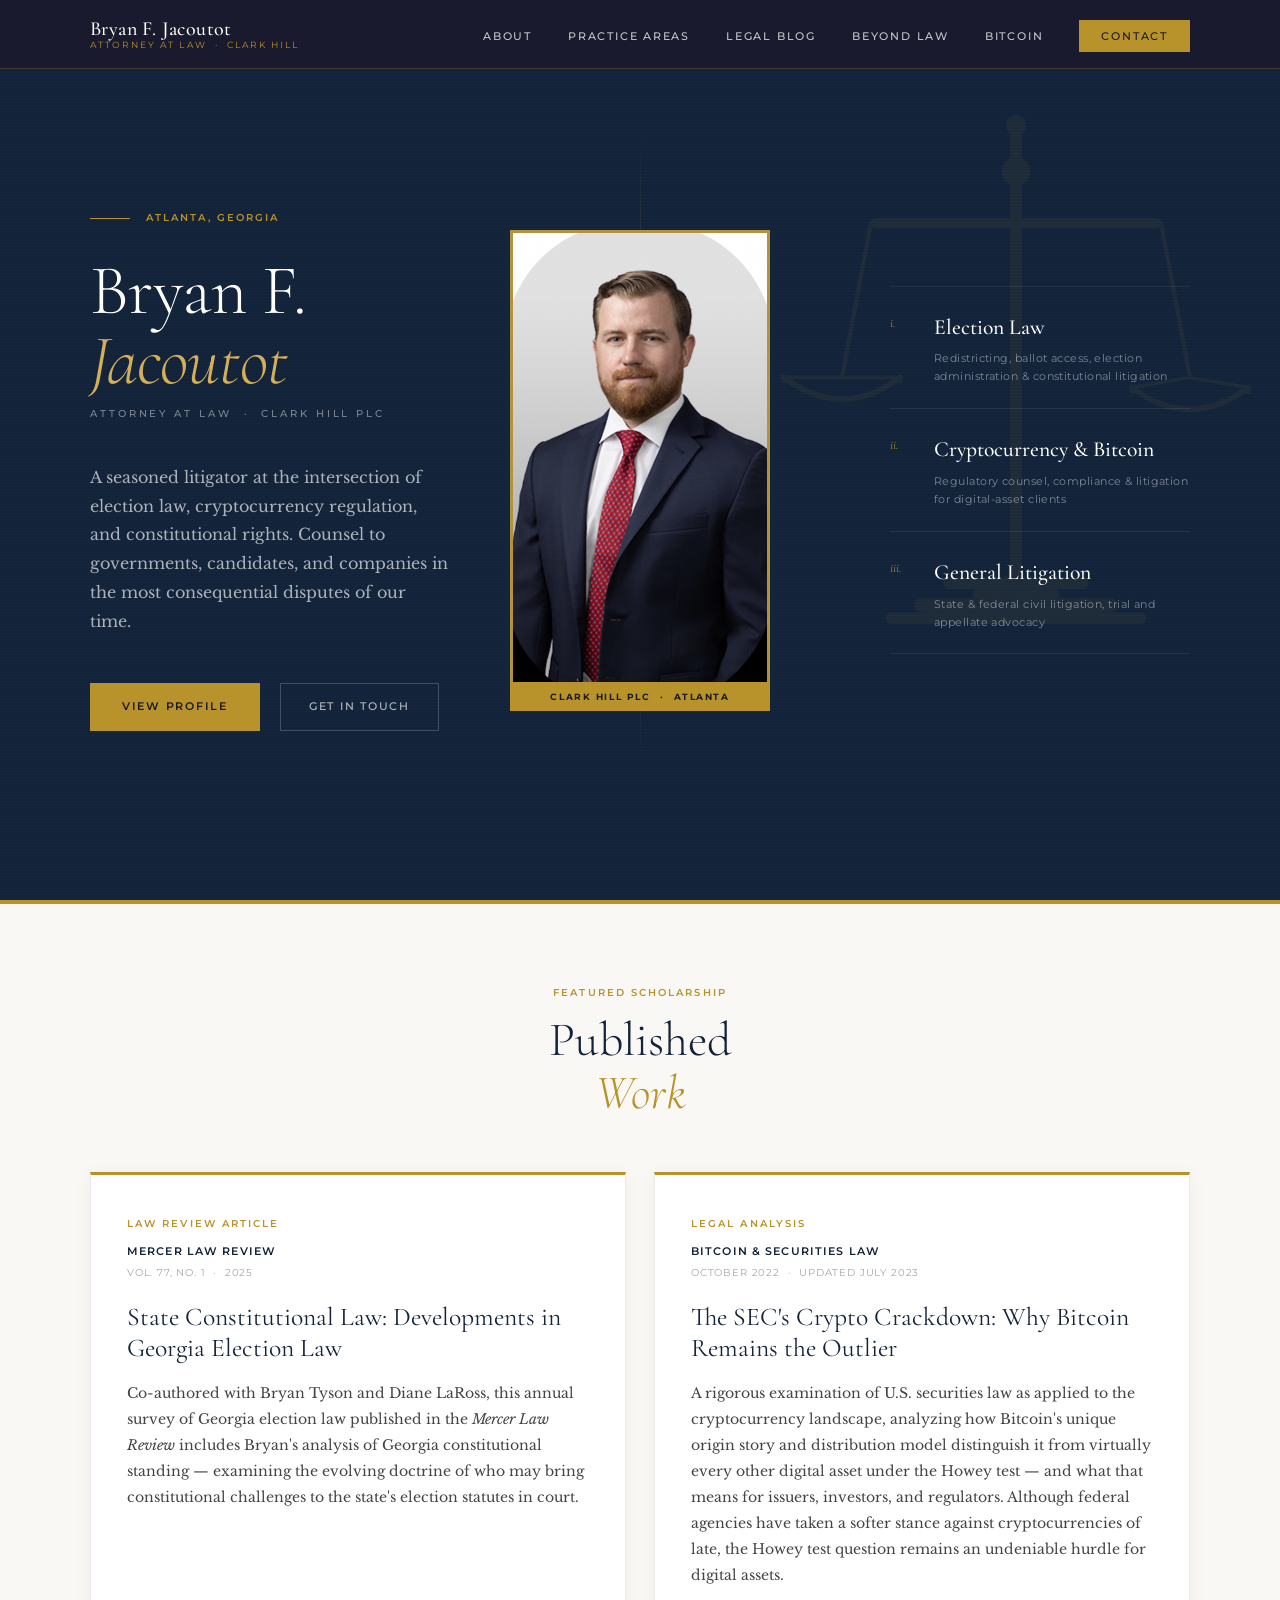
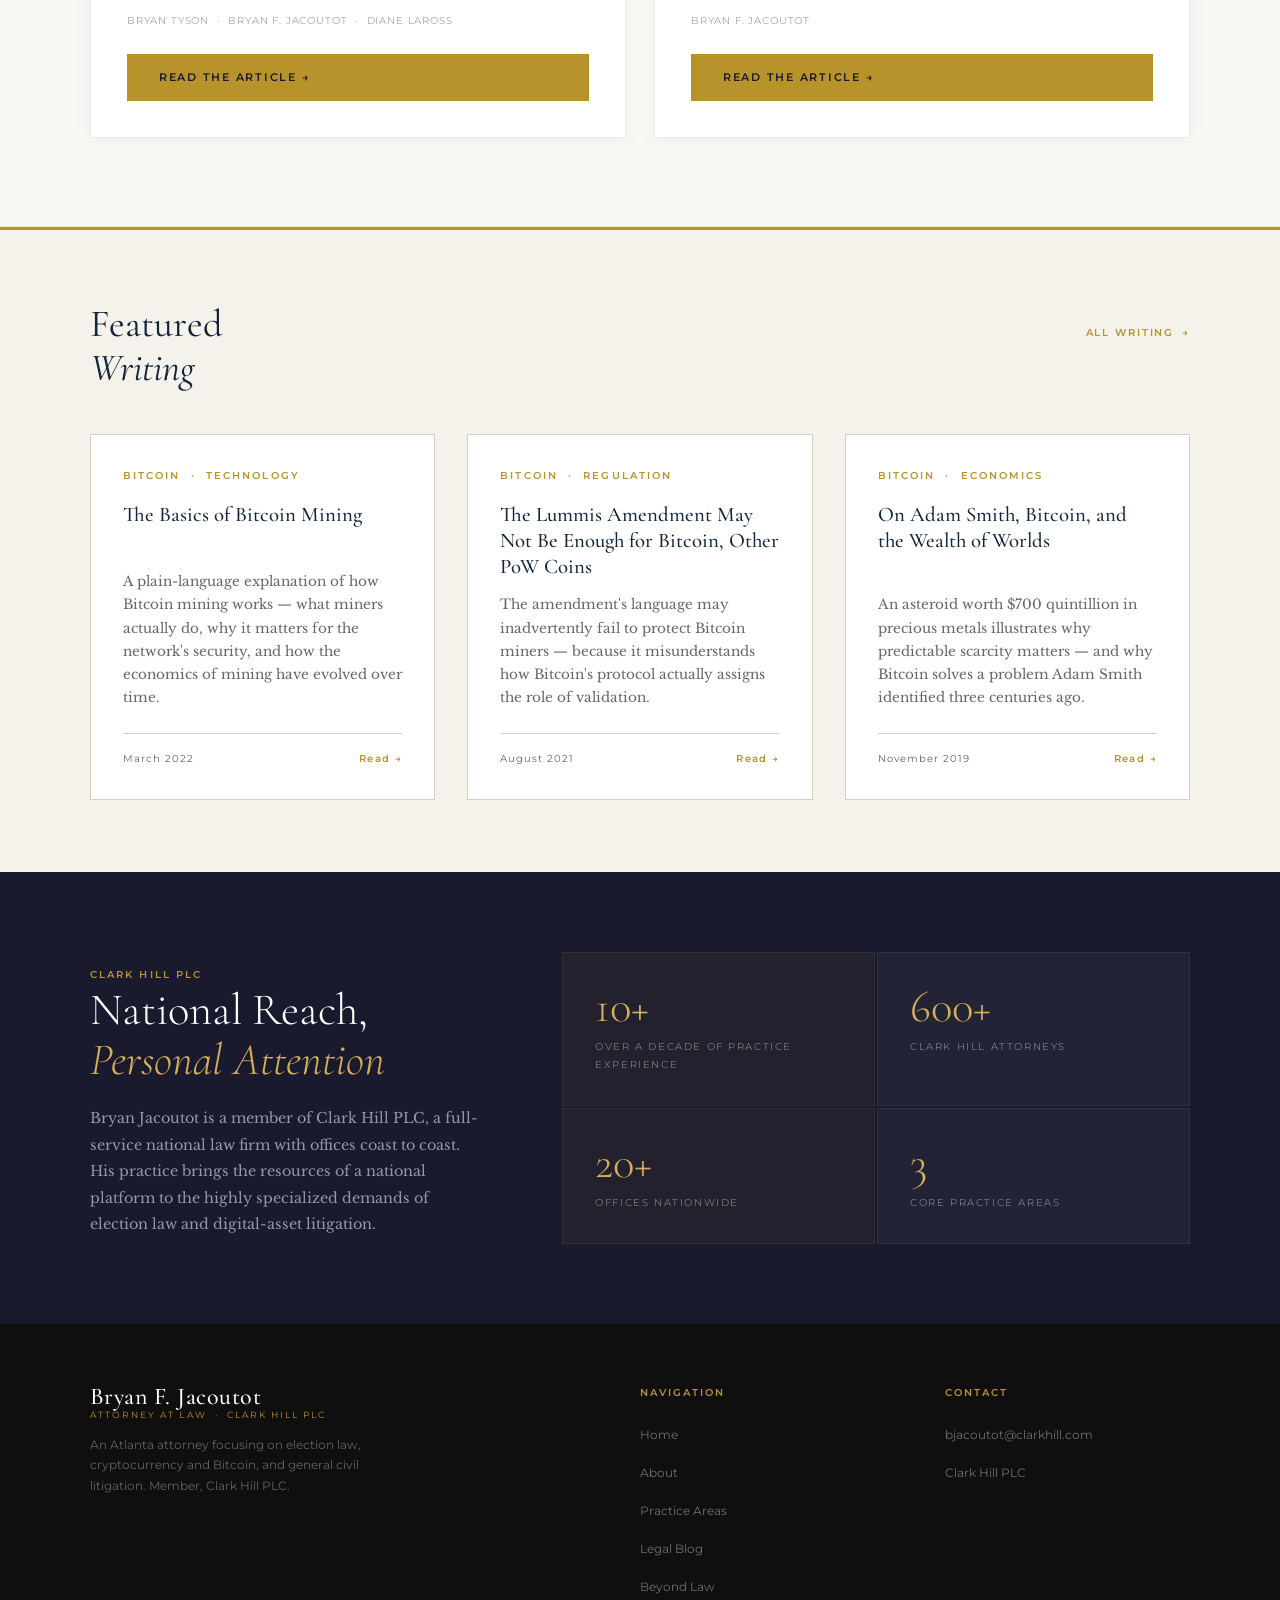
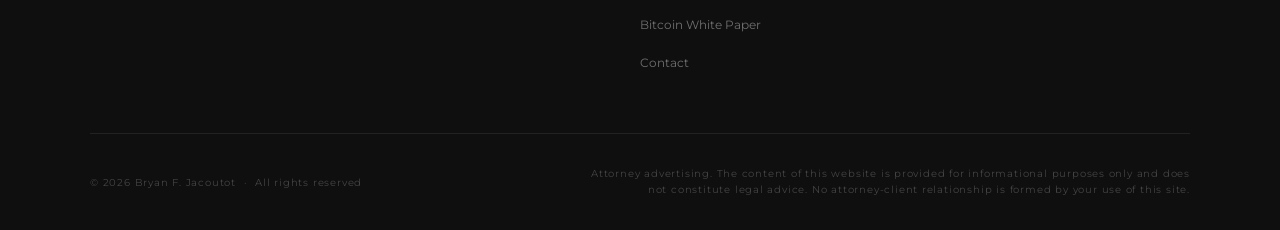
==== commit d7c59d95: "Add translucent gold scales of justice to hero section background Co-Authored-By: Claude Sonnet 4.6 " ====
--- a/index.html
+++ b/index.html
@@ -36,6 +36,7 @@
 
 <!-- Hero -->
 <section class="hero">
+  <img src="/images/scales-of-justice.svg" class="hero-scales" alt="" aria-hidden="true" />
   <div class="container">
     <div class="hero-content hero-content--3col">
 
--- a/style.css
+++ b/style.css
@@ -197,6 +197,21 @@
 /* ─────────────────────────────────────────────
    HOME — HERO
 ───────────────────────────────────────────── */
+.hero-scales {
+  position: absolute;
+  right: -2%;
+  top: 50%;
+  transform: translateY(-50%);
+  width: 580px;
+  height: auto;
+  opacity: 0.07;
+  pointer-events: none;
+  user-select: none;
+  z-index: 0;
+}
+@media (max-width: 820px) {
+  .hero-scales { width: 340px; right: -8%; opacity: 0.05; }
+}
 .hero {
   background: var(--navy);
   min-height: 100vh;
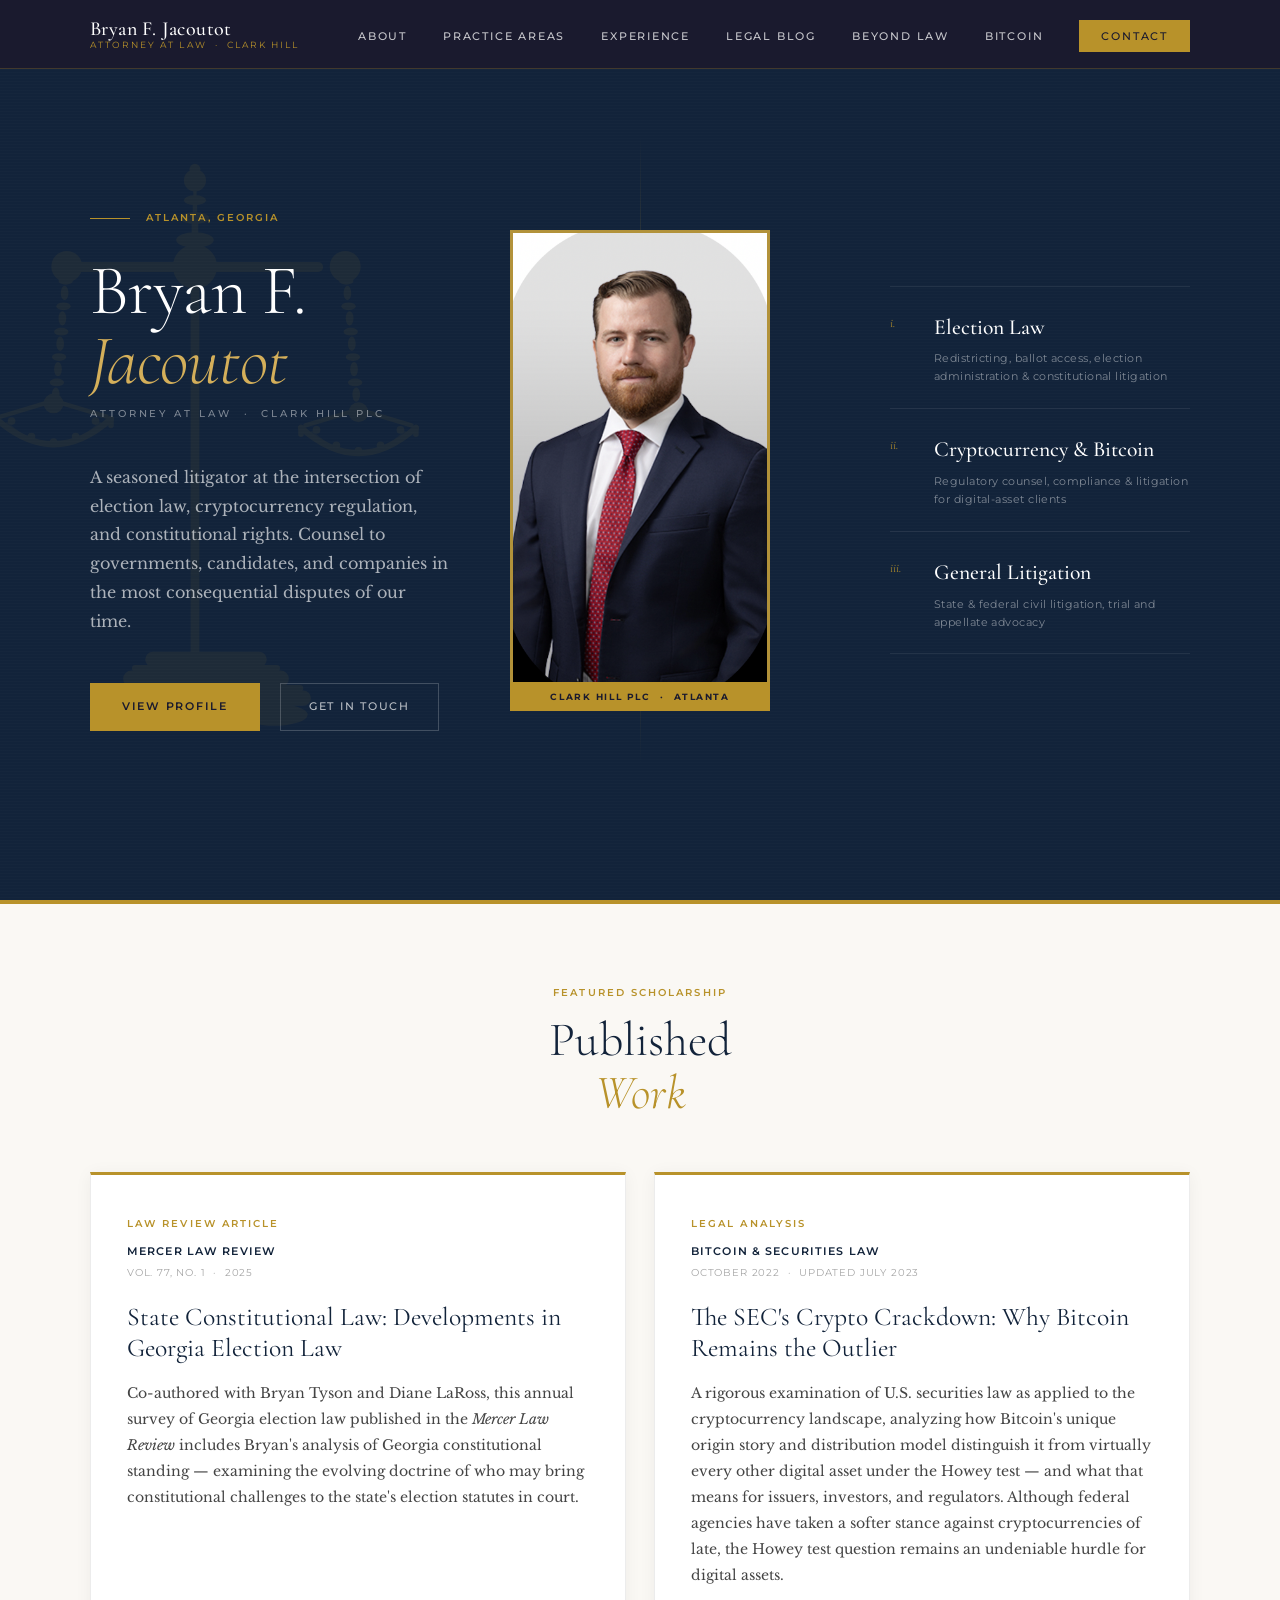
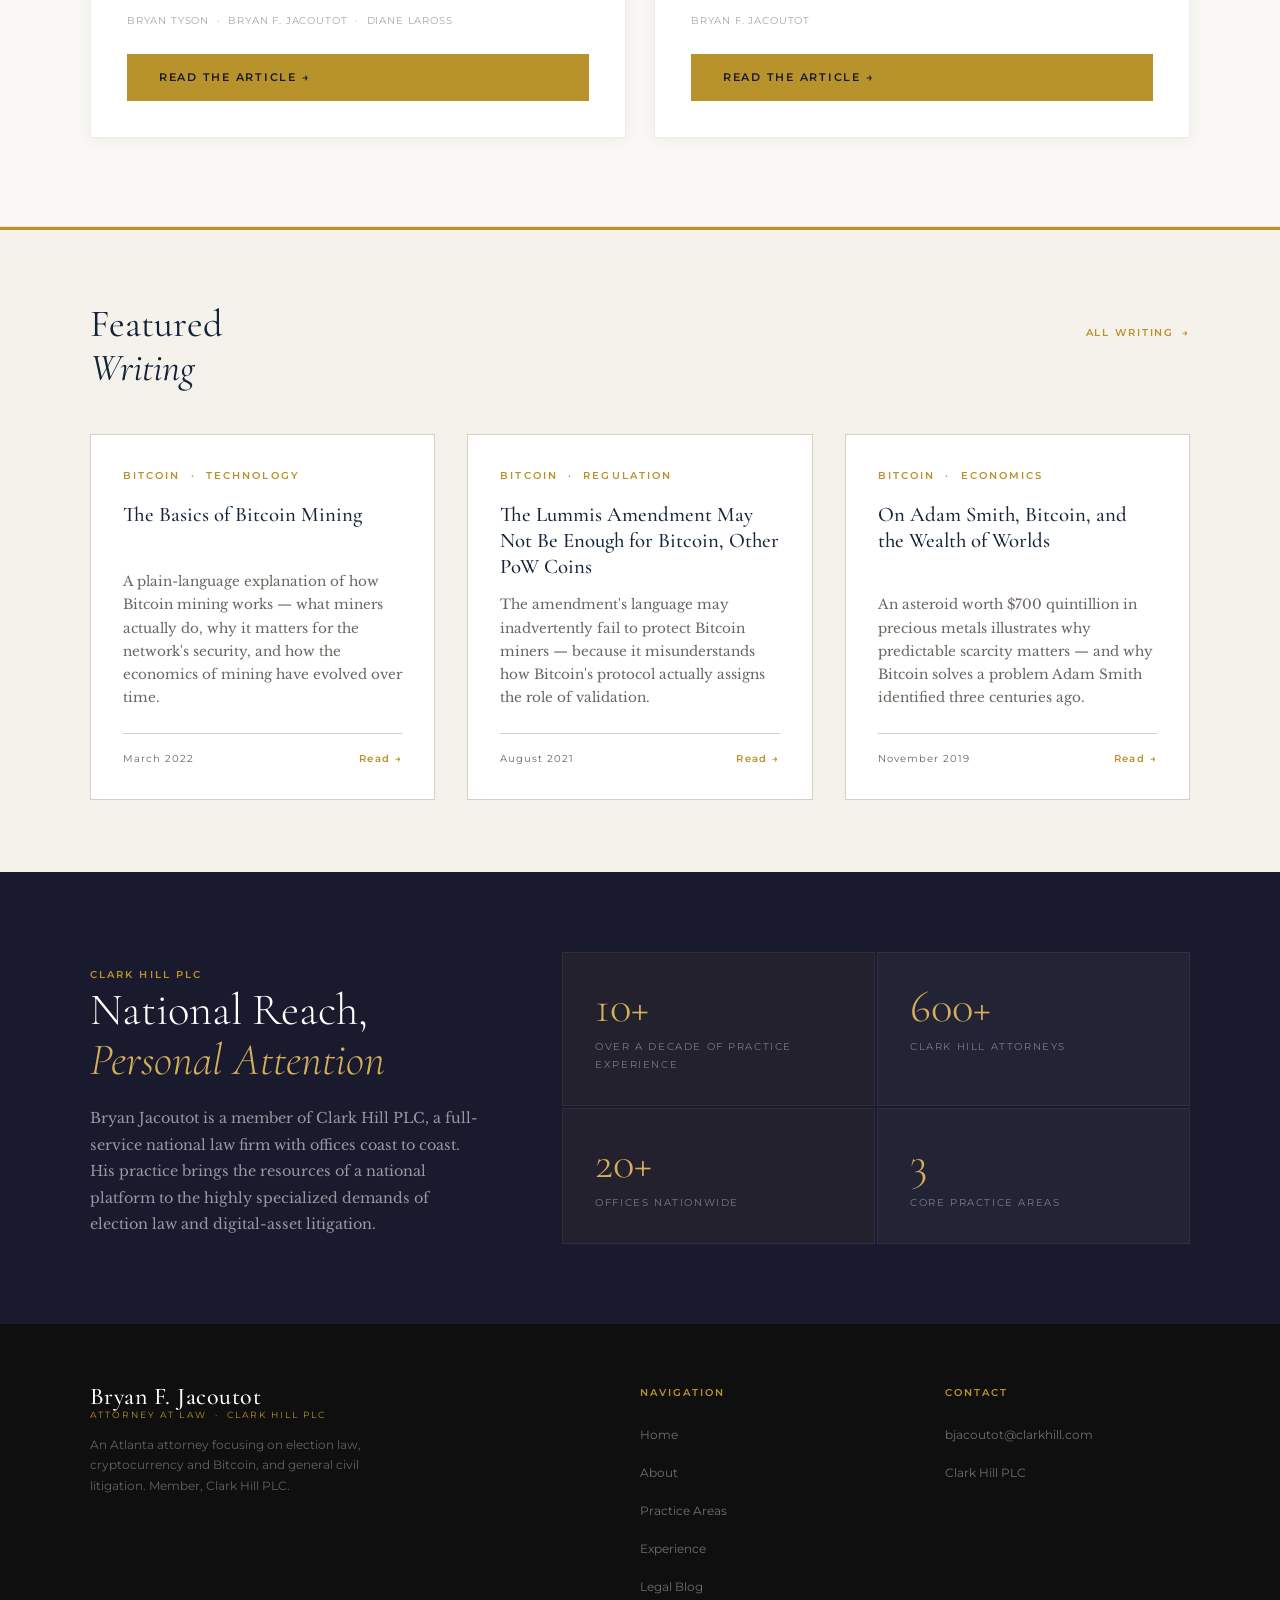
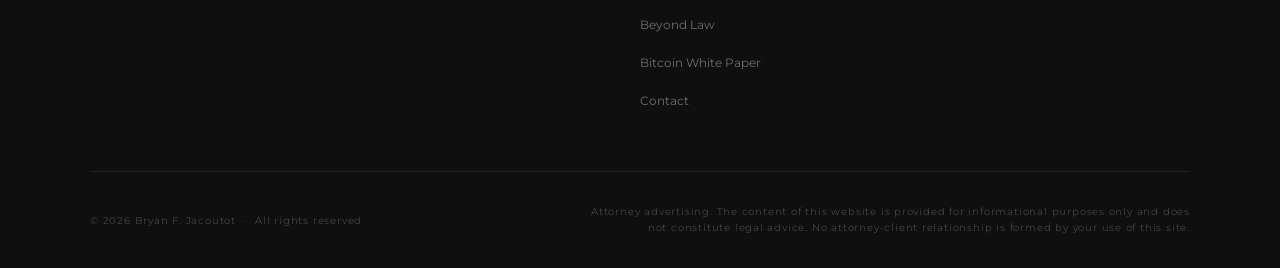
==== commit 4ec73965: "Add Trial & Appellate Experience page with full nav integration - New experience/index.html: 18 repo" ====
--- a/index.html
+++ b/index.html
@@ -22,6 +22,7 @@
       <ul class="nav-links" id="navLinks">
         <li><a href="/about/">About</a></li>
         <li><a href="/practice-areas/">Practice Areas</a></li>
+        <li><a href="/experience/">Experience</a></li>
         <li><a href="/legal-blog/">Legal Blog</a></li>
         <li><a href="/beyond-law/">Beyond Law</a></li>
         <li><a href="/bitcoin/">Bitcoin</a></li>
@@ -220,7 +221,8 @@
           <li><a href="/">Home</a></li>
           <li><a href="/about/">About</a></li>
           <li><a href="/practice-areas/">Practice Areas</a></li>
-          <li><a href="/legal-blog/">Legal Blog</a></li>
+          <li><a href="/experience/">Experience</a></li>
+        <li><a href="/legal-blog/">Legal Blog</a></li>
           <li><a href="/beyond-law/">Beyond Law</a></li>
           <li><a href="/bitcoin/">Bitcoin White Paper</a></li>
           <li><a href="/contact/">Contact</a></li>
--- a/style.css
+++ b/style.css
@@ -199,10 +199,10 @@
 ───────────────────────────────────────────── */
 .hero-scales {
   position: absolute;
-  right: -2%;
+  left: -2%;
   top: 50%;
   transform: translateY(-50%);
-  width: 580px;
+  width: 464px;
   height: auto;
   opacity: 0.07;
   pointer-events: none;
@@ -210,7 +210,7 @@
   z-index: 0;
 }
 @media (max-width: 820px) {
-  .hero-scales { width: 340px; right: -8%; opacity: 0.05; }
+  .hero-scales { width: 272px; left: -8%; opacity: 0.05; }
 }
 .hero {
   background: var(--navy);
@@ -914,39 +914,29 @@
   background: var(--cream);
   padding: 80px 0 100px;
 }
-.contact-grid {
+.contact-centered {
+  max-width: 760px;
+  margin: 0 auto;
+}
+.contact-info-grid {
   display: grid;
-  grid-template-columns: 1fr 1fr;
-  gap: 80px;
-  align-items: start;
-}
-@media (max-width: 800px) { .contact-grid { grid-template-columns: 1fr; gap: 40px; } }
-
-.contact-left .label { margin-bottom: 16px; }
-.contact-left h2 {
-  font-family: var(--serif-display);
-  font-size: 2.6rem;
-  font-weight: 300;
-  color: var(--navy);
-  line-height: 1.1;
-  margin-bottom: 24px;
-}
-.contact-left h2 em { font-style: italic; color: var(--gold); }
-.contact-left p {
-  font-size: 0.92rem;
-  line-height: 1.85;
-  color: var(--muted);
-  margin-bottom: 36px;
-}
-
-.contact-detail {
+  grid-template-columns: repeat(3, 1fr);
+  gap: 0;
+  border: 1px solid var(--rule);
+  background: var(--white);
+  margin-bottom: 48px;
+}
+@media (max-width: 700px) {
+  .contact-info-grid { grid-template-columns: 1fr; }
+}
+.contact-info-block {
   display: flex;
   align-items: flex-start;
   gap: 16px;
-  padding: 20px 0;
-  border-bottom: 1px solid var(--rule);
-}
-.contact-detail:first-of-type { border-top: 1px solid var(--rule); }
+  padding: 28px 24px;
+  border-right: 1px solid var(--rule);
+}
+.contact-info-block:last-child { border-right: none; }
 .contact-icon {
   width: 36px;
   height: 36px;
@@ -976,18 +966,36 @@
   text-decoration: none;
 }
 .contact-detail-text a:hover { text-decoration: underline; }
-
-.contact-right {
-  background: var(--white);
-  border: 1px solid var(--rule);
-  padding: 44px;
-}
-.contact-right h3 {
-  font-family: var(--serif-display);
-  font-size: 1.6rem;
-  font-weight: 400;
-  color: var(--navy);
-  margin-bottom: 28px;
+.contact-cta-block {
+  text-align: center;
+  padding: 48px 0 40px;
+  border-top: 1px solid var(--rule);
+  border-bottom: 1px solid var(--rule);
+  margin-bottom: 40px;
+}
+.contact-cta-block p {
+  font-size: 0.95rem;
+  line-height: 1.85;
+  color: var(--muted);
+  max-width: 560px;
+  margin: 0 auto 28px;
+}
+.contact-notice {
+  font-family: var(--sans);
+  font-size: 0.68rem;
+  line-height: 1.75;
+  color: var(--muted);
+  padding: 20px 24px;
+  background: var(--parchment);
+  border-left: 3px solid var(--gold);
+}
+.contact-notice strong {
+  display: block;
+  letter-spacing: 0.1em;
+  text-transform: uppercase;
+  margin-bottom: 6px;
+  color: var(--navy);
+  font-size: 0.62rem;
 }
 
 .form-group { margin-bottom: 22px; }
@@ -1540,3 +1548,220 @@
   margin: 32px 0;
   border: 1px solid var(--rule);
 }
+
+/* ─────────────────────────────────────────────
+   EXPERIENCE PAGE
+───────────────────────────────────────────── */
+
+/* Stats strip */
+.exp-stats {
+  background: var(--navy);
+  padding: 56px 0;
+  border-bottom: 3px solid var(--gold);
+}
+.exp-stats-grid {
+  display: grid;
+  grid-template-columns: repeat(4, 1fr);
+  gap: 0;
+  text-align: center;
+}
+.exp-stat {
+  padding: 0 24px;
+  border-right: 1px solid rgba(255,255,255,0.12);
+}
+.exp-stat:last-child { border-right: none; }
+.exp-stat-value {
+  font-family: var(--serif-display);
+  font-size: 3rem;
+  font-weight: 300;
+  color: var(--gold);
+  line-height: 1;
+  margin-bottom: 8px;
+}
+.exp-stat-label {
+  font-family: var(--sans);
+  font-size: 0.7rem;
+  font-weight: 600;
+  letter-spacing: 0.1em;
+  text-transform: uppercase;
+  color: rgba(255,255,255,0.6);
+}
+@media (max-width: 700px) {
+  .exp-stats-grid { grid-template-columns: repeat(2, 1fr); gap: 32px 0; }
+  .exp-stat { border-right: none; border-bottom: 1px solid rgba(255,255,255,0.12); padding: 0 0 24px; }
+  .exp-stat:nth-child(2), .exp-stat:last-child { border-bottom: none; }
+}
+
+/* Featured wins */
+.exp-featured {
+  background: var(--parchment);
+  padding: 80px 0 88px;
+  border-bottom: 1px solid var(--rule);
+}
+.exp-featured-header {
+  margin-bottom: 48px;
+}
+.exp-featured-header h2 {
+  font-family: var(--serif-display);
+  font-size: clamp(2.2rem, 4vw, 3.4rem);
+  font-weight: 300;
+  color: var(--navy);
+  line-height: 1.1;
+  margin-top: 12px;
+}
+.exp-featured-grid {
+  display: grid;
+  grid-template-columns: repeat(3, 1fr);
+  gap: 24px;
+}
+@media (max-width: 900px) {
+  .exp-featured-grid { grid-template-columns: repeat(2, 1fr); }
+}
+@media (max-width: 600px) {
+  .exp-featured-grid { grid-template-columns: 1fr; }
+}
+
+.exp-win-card {
+  background: var(--white);
+  border-top: 3px solid var(--gold);
+  padding: 28px 28px 32px;
+  display: flex;
+  flex-direction: column;
+  gap: 8px;
+}
+.exp-win-label {
+  font-family: var(--sans);
+  font-size: 0.65rem;
+  font-weight: 700;
+  letter-spacing: 0.12em;
+  text-transform: uppercase;
+  color: var(--gold);
+  display: block;
+  margin-bottom: 4px;
+}
+.exp-win-card h3 {
+  font-family: var(--serif-display);
+  font-size: 1.25rem;
+  font-weight: 400;
+  color: var(--navy);
+  line-height: 1.3;
+}
+.exp-win-cite {
+  font-family: var(--sans);
+  font-size: 0.72rem;
+  color: var(--muted);
+  margin-bottom: 4px;
+}
+.exp-win-card p:not(.exp-win-cite) {
+  font-size: 0.88rem;
+  line-height: 1.7;
+  color: #444;
+  flex: 1;
+}
+
+/* Full chronological record */
+.exp-record {
+  background: var(--cream);
+  padding: 80px 0 96px;
+}
+.exp-record-inner {
+  max-width: 900px;
+}
+.exp-record-header {
+  margin-bottom: 56px;
+}
+.exp-record-header h2 {
+  font-family: var(--serif-display);
+  font-size: clamp(2.2rem, 4vw, 3.4rem);
+  font-weight: 300;
+  color: var(--navy);
+  line-height: 1.1;
+  margin-top: 12px;
+  margin-bottom: 12px;
+}
+.exp-record-header p {
+  font-size: 0.9rem;
+  color: var(--muted);
+}
+
+.exp-year-block {
+  display: grid;
+  grid-template-columns: 80px 1fr;
+  gap: 0 40px;
+  margin-bottom: 48px;
+  padding-bottom: 48px;
+  border-bottom: 1px solid var(--rule);
+}
+.exp-year-block:last-child {
+  border-bottom: none;
+  margin-bottom: 0;
+  padding-bottom: 0;
+}
+.exp-year-label {
+  font-family: var(--serif-display);
+  font-size: 1.6rem;
+  font-weight: 300;
+  color: var(--gold);
+  padding-top: 4px;
+  line-height: 1;
+}
+.exp-cases {
+  display: flex;
+  flex-direction: column;
+  gap: 32px;
+}
+.exp-case {
+  padding-bottom: 28px;
+  border-bottom: 1px solid var(--rule);
+}
+.exp-case:last-child {
+  border-bottom: none;
+  padding-bottom: 0;
+}
+.exp-case-citation {
+  font-family: var(--serif-body);
+  font-size: 0.9rem;
+  font-weight: 700;
+  color: var(--navy);
+  margin-bottom: 8px;
+  line-height: 1.5;
+}
+.exp-case-citation em {
+  font-style: italic;
+}
+.exp-case-desc {
+  font-size: 0.88rem;
+  line-height: 1.75;
+  color: #444;
+  margin-bottom: 10px;
+}
+.exp-case-tag {
+  display: inline-block;
+  font-family: var(--sans);
+  font-size: 0.62rem;
+  font-weight: 700;
+  letter-spacing: 0.1em;
+  text-transform: uppercase;
+  padding: 4px 10px;
+  border-radius: 2px;
+}
+.exp-case-tag.win {
+  background: #f0f7f0;
+  color: #2a6b2a;
+  border: 1px solid #b8dbb8;
+}
+.exp-case-tag.notable {
+  background: #f5f0e8;
+  color: #7a5a1a;
+  border: 1px solid #d4af5a;
+}
+
+@media (max-width: 600px) {
+  .exp-year-block {
+    grid-template-columns: 1fr;
+    gap: 16px 0;
+  }
+  .exp-year-label {
+    font-size: 1.3rem;
+  }
+}
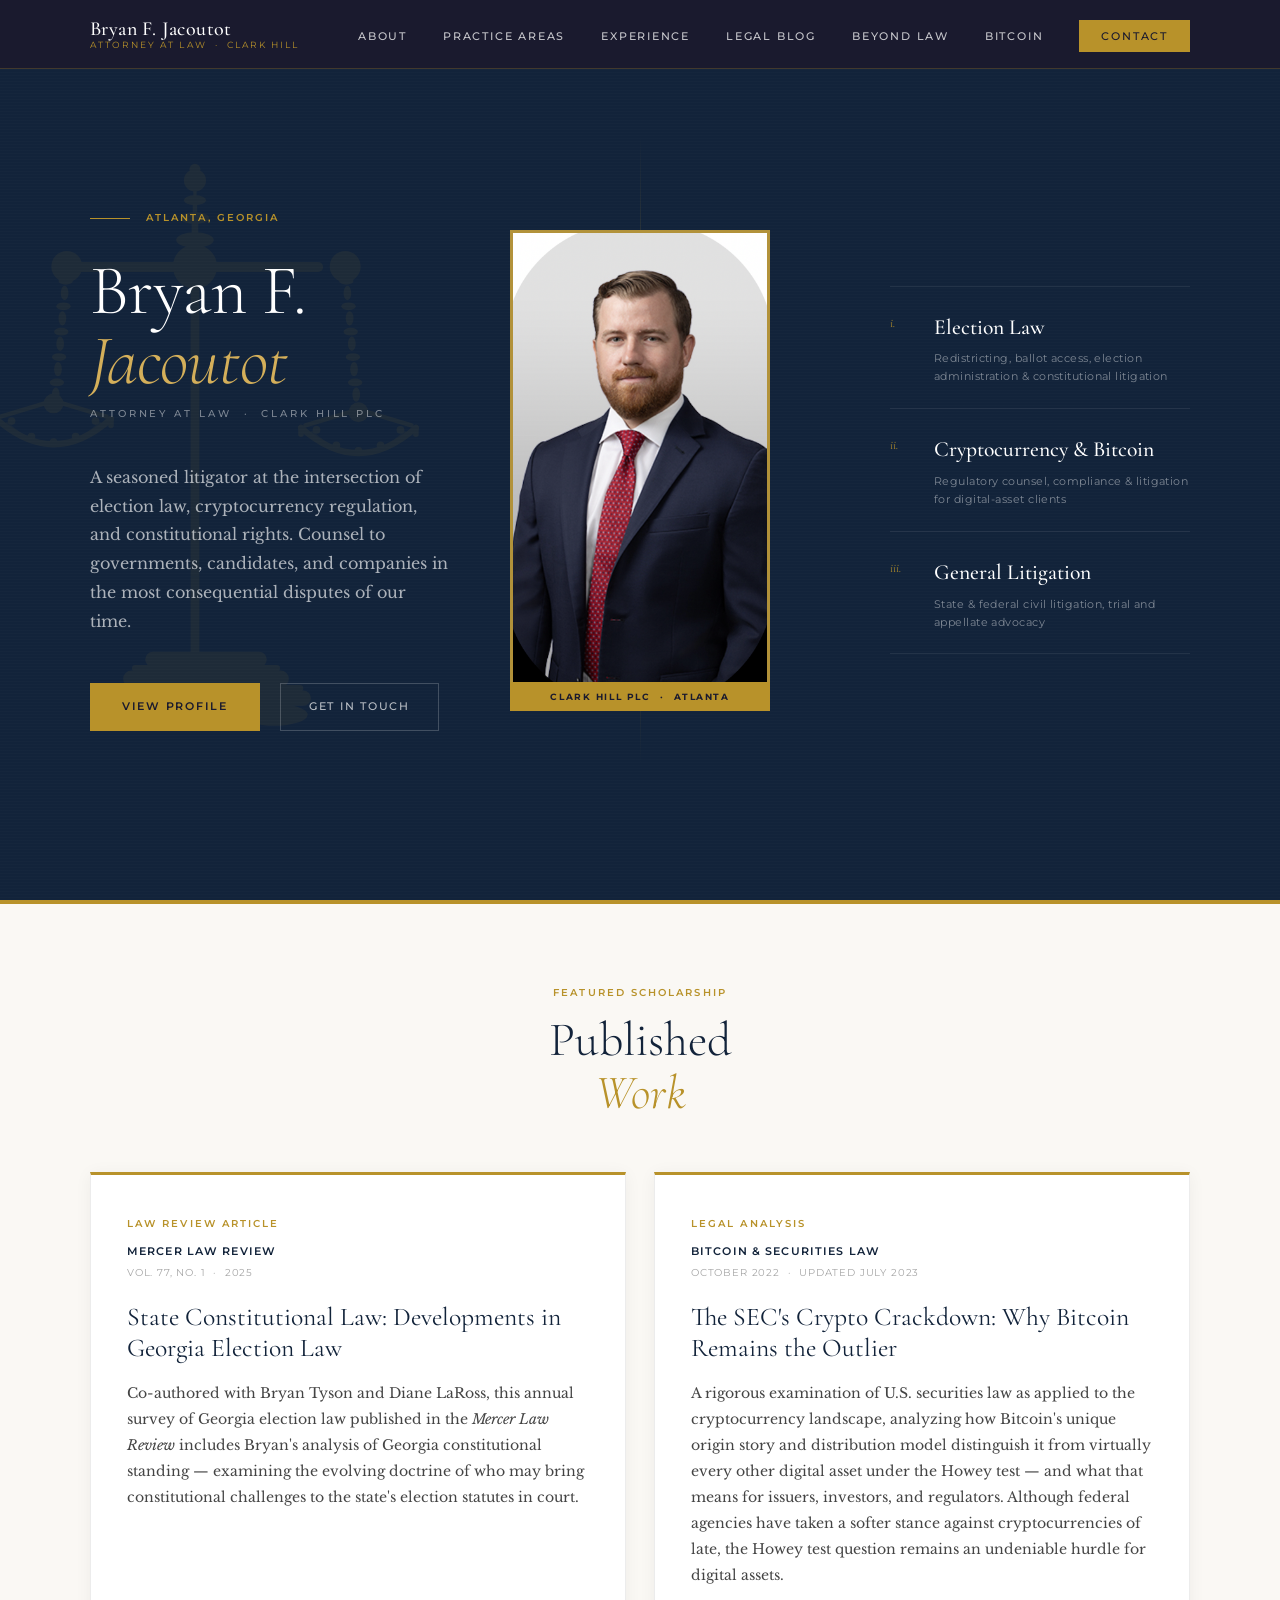
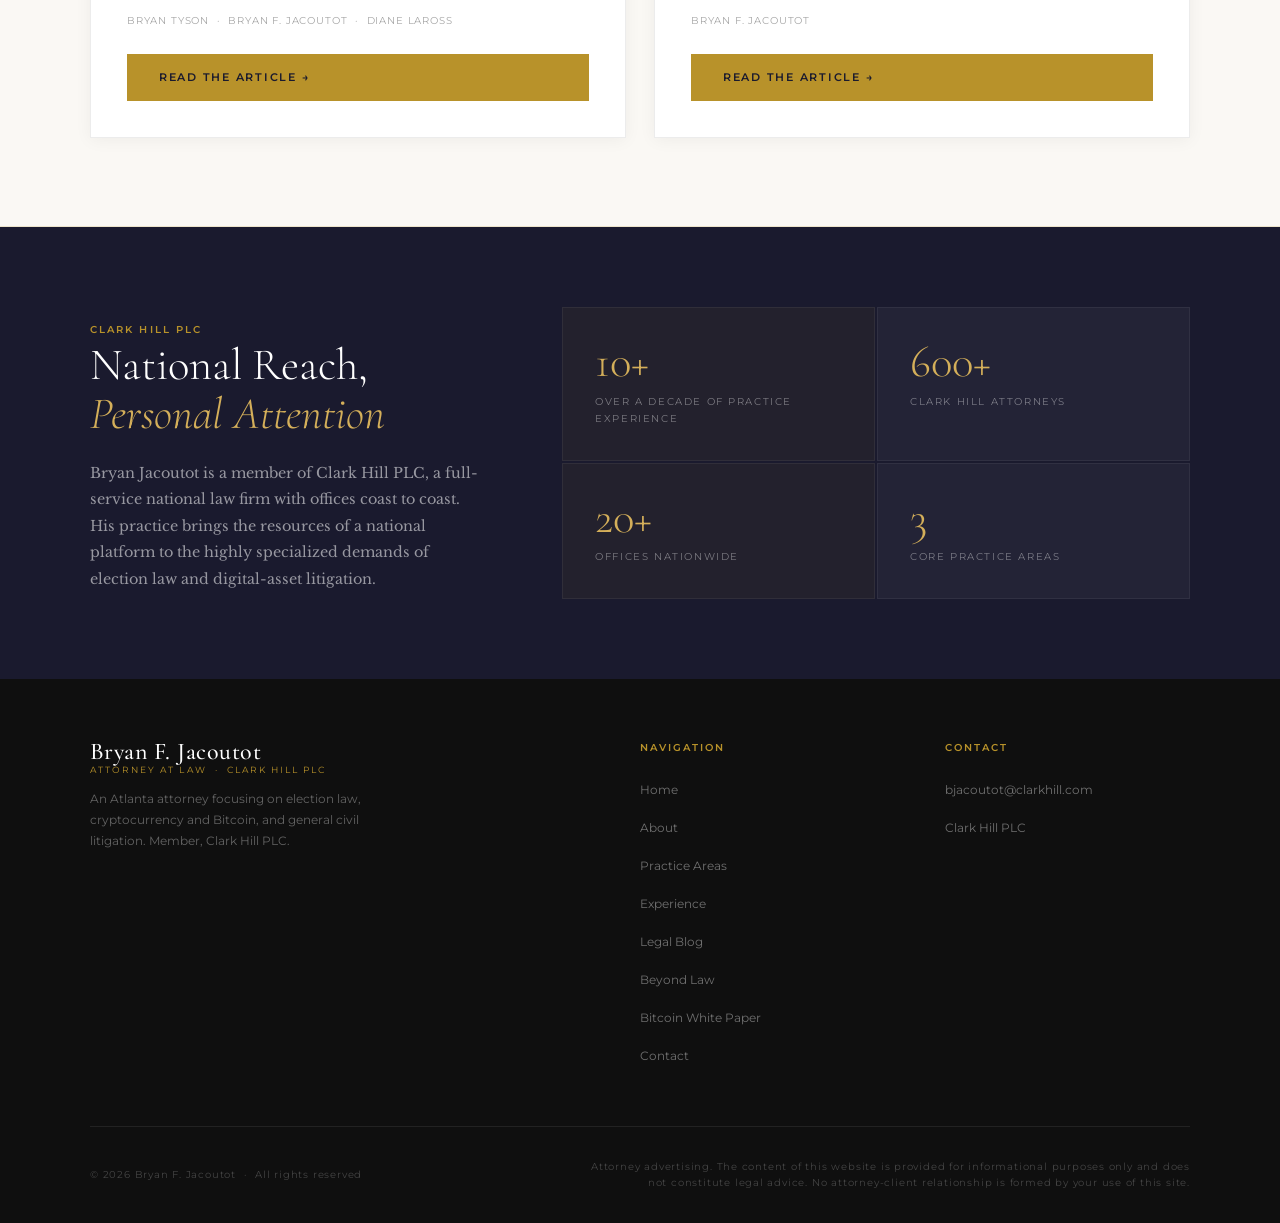
==== commit c358ced3: "Remove Featured Writing section from homepage Co-Authored-By: Claude Sonnet 4.6 <noreply@anthropic.c" ====
--- a/index.html
+++ b/index.html
@@ -132,46 +132,6 @@
 </section>
 
 
-<!-- Featured Writing Strip -->
-<section class="writing-strip">
-  <div class="container">
-    <div class="writing-strip-header">
-      <h2 class="section-title">Featured<br><em>Writing</em></h2>
-      <a class="link-all" href="/legal-blog/">All Writing</a>
-    </div>
-
-    <div class="articles-grid">
-      <article class="article-card" onclick="location.href='/blog/basics-of-bitcoin-mining/'">
-        <span class="label">Bitcoin &nbsp;·&nbsp; Technology</span>
-        <h3>The Basics of Bitcoin Mining</h3>
-        <p>A plain-language explanation of how Bitcoin mining works — what miners actually do, why it matters for the network's security, and how the economics of mining have evolved over time.</p>
-        <div class="article-card-meta">
-          <span>March 2022</span>
-          <a href="/blog/basics-of-bitcoin-mining/">Read →</a>
-        </div>
-      </article>
-      <article class="article-card" onclick="location.href='/blog/lummis-amendment-bitcoin/'">
-        <span class="label">Bitcoin &nbsp;·&nbsp; Regulation</span>
-        <h3>The Lummis Amendment May Not Be Enough for Bitcoin, Other PoW Coins</h3>
-        <p>The amendment's language may inadvertently fail to protect Bitcoin miners — because it misunderstands how Bitcoin's protocol actually assigns the role of validation.</p>
-        <div class="article-card-meta">
-          <span>August 2021</span>
-          <a href="/blog/lummis-amendment-bitcoin/">Read →</a>
-        </div>
-      </article>
-      <article class="article-card" onclick="location.href='/blog/adam-smith-bitcoin-wealth-of-worlds/'">
-        <span class="label">Bitcoin &nbsp;·&nbsp; Economics</span>
-        <h3>On Adam Smith, Bitcoin, and the Wealth of Worlds</h3>
-        <p>An asteroid worth $700 quintillion in precious metals illustrates why predictable scarcity matters — and why Bitcoin solves a problem Adam Smith identified three centuries ago.</p>
-        <div class="article-card-meta">
-          <span>November 2019</span>
-          <a href="/blog/adam-smith-bitcoin-wealth-of-worlds/">Read →</a>
-        </div>
-      </article>
-    </div>
-  </div>
-</section>
-
 <!-- Credentials / Clark Hill -->
 <section class="credentials">
   <div class="container">
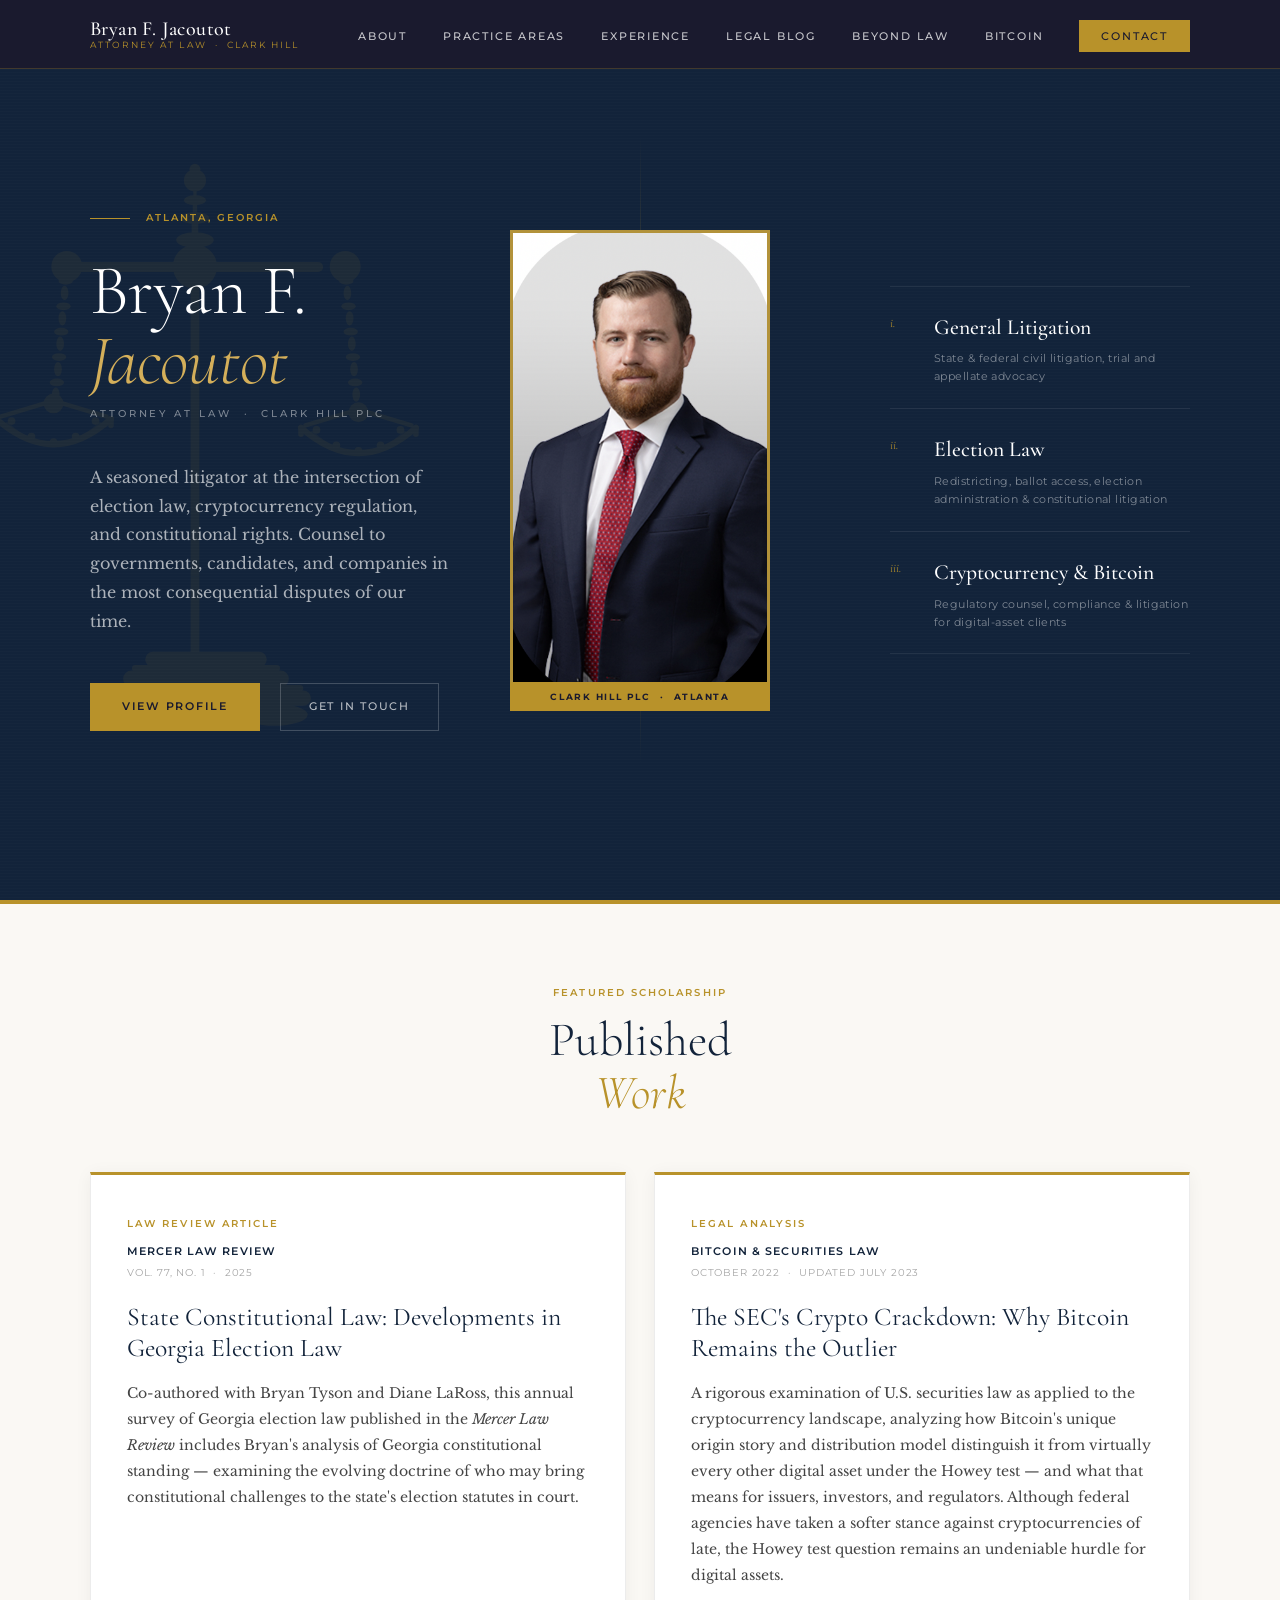
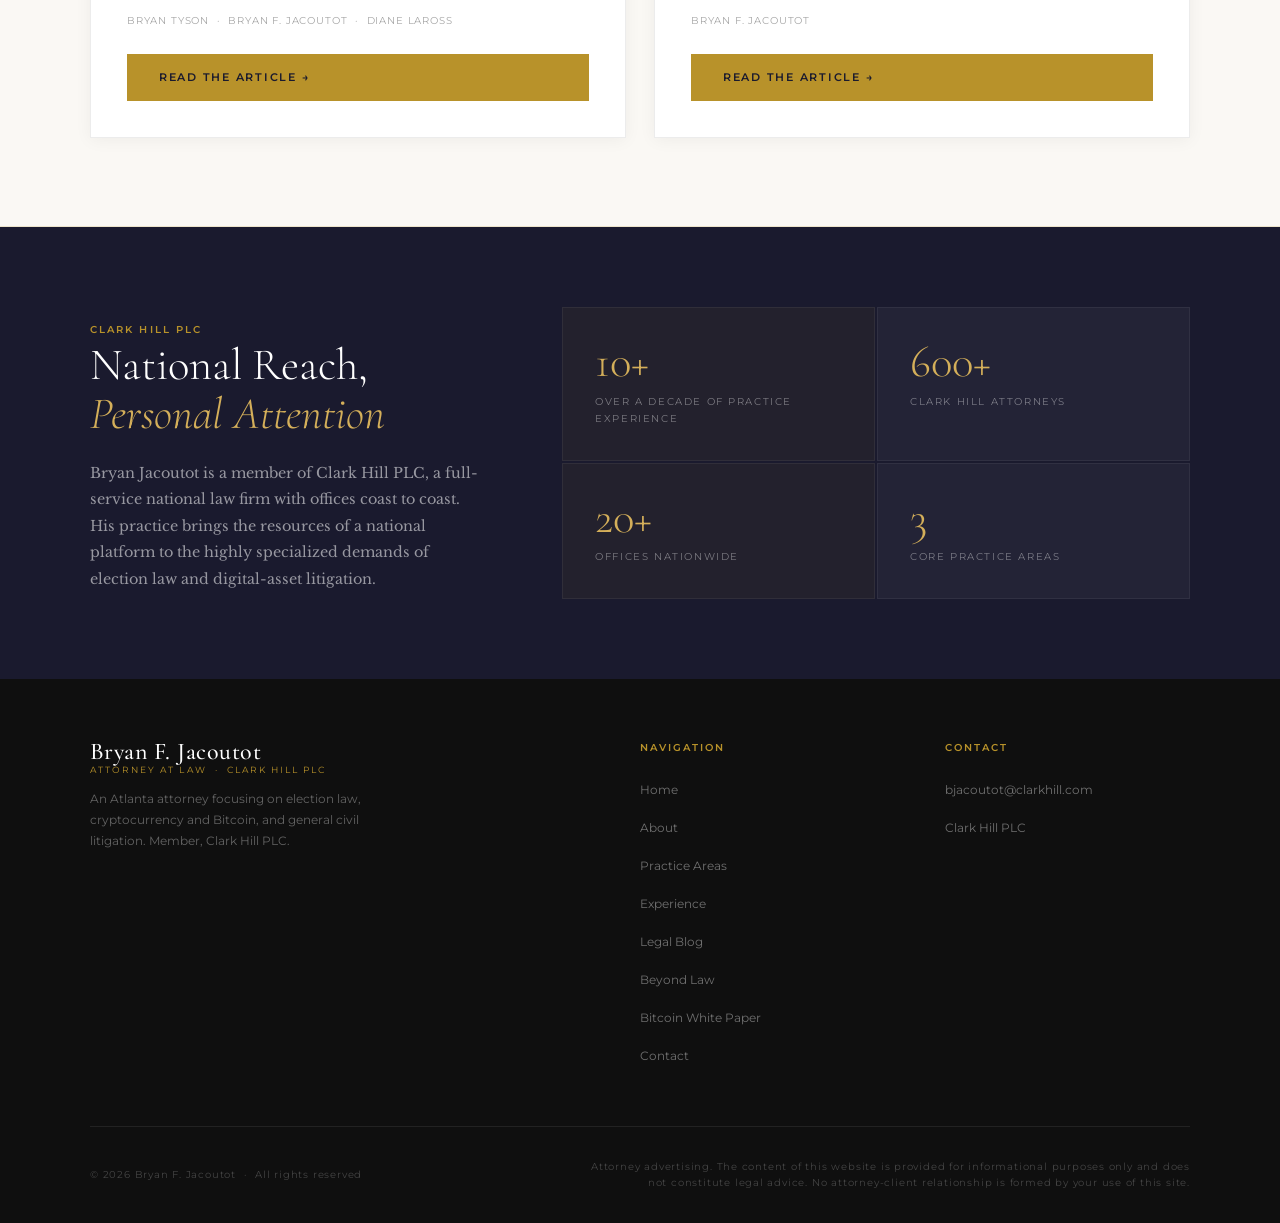
==== commit 8ffe5784: "Reorder homepage practice area list: General Litigation, Election Law, Crypto/Bitcoin Co-Authored-By" ====
--- a/index.html
+++ b/index.html
@@ -68,22 +68,22 @@
           <li onclick="location.href='/practice-areas/'">
             <span class="practice-num">i.</span>
             <div class="practice-info">
+              <h3>General Litigation</h3>
+              <p>State &amp; federal civil litigation, trial and appellate advocacy</p>
+            </div>
+          </li>
+          <li onclick="location.href='/practice-areas/'">
+            <span class="practice-num">ii.</span>
+            <div class="practice-info">
               <h3>Election Law</h3>
               <p>Redistricting, ballot access, election administration &amp; constitutional litigation</p>
             </div>
           </li>
           <li onclick="location.href='/practice-areas/'">
-            <span class="practice-num">ii.</span>
+            <span class="practice-num">iii.</span>
             <div class="practice-info">
               <h3>Cryptocurrency &amp; Bitcoin</h3>
               <p>Regulatory counsel, compliance &amp; litigation for digital-asset clients</p>
-            </div>
-          </li>
-          <li onclick="location.href='/practice-areas/'">
-            <span class="practice-num">iii.</span>
-            <div class="practice-info">
-              <h3>General Litigation</h3>
-              <p>State &amp; federal civil litigation, trial and appellate advocacy</p>
             </div>
           </li>
         </ul>
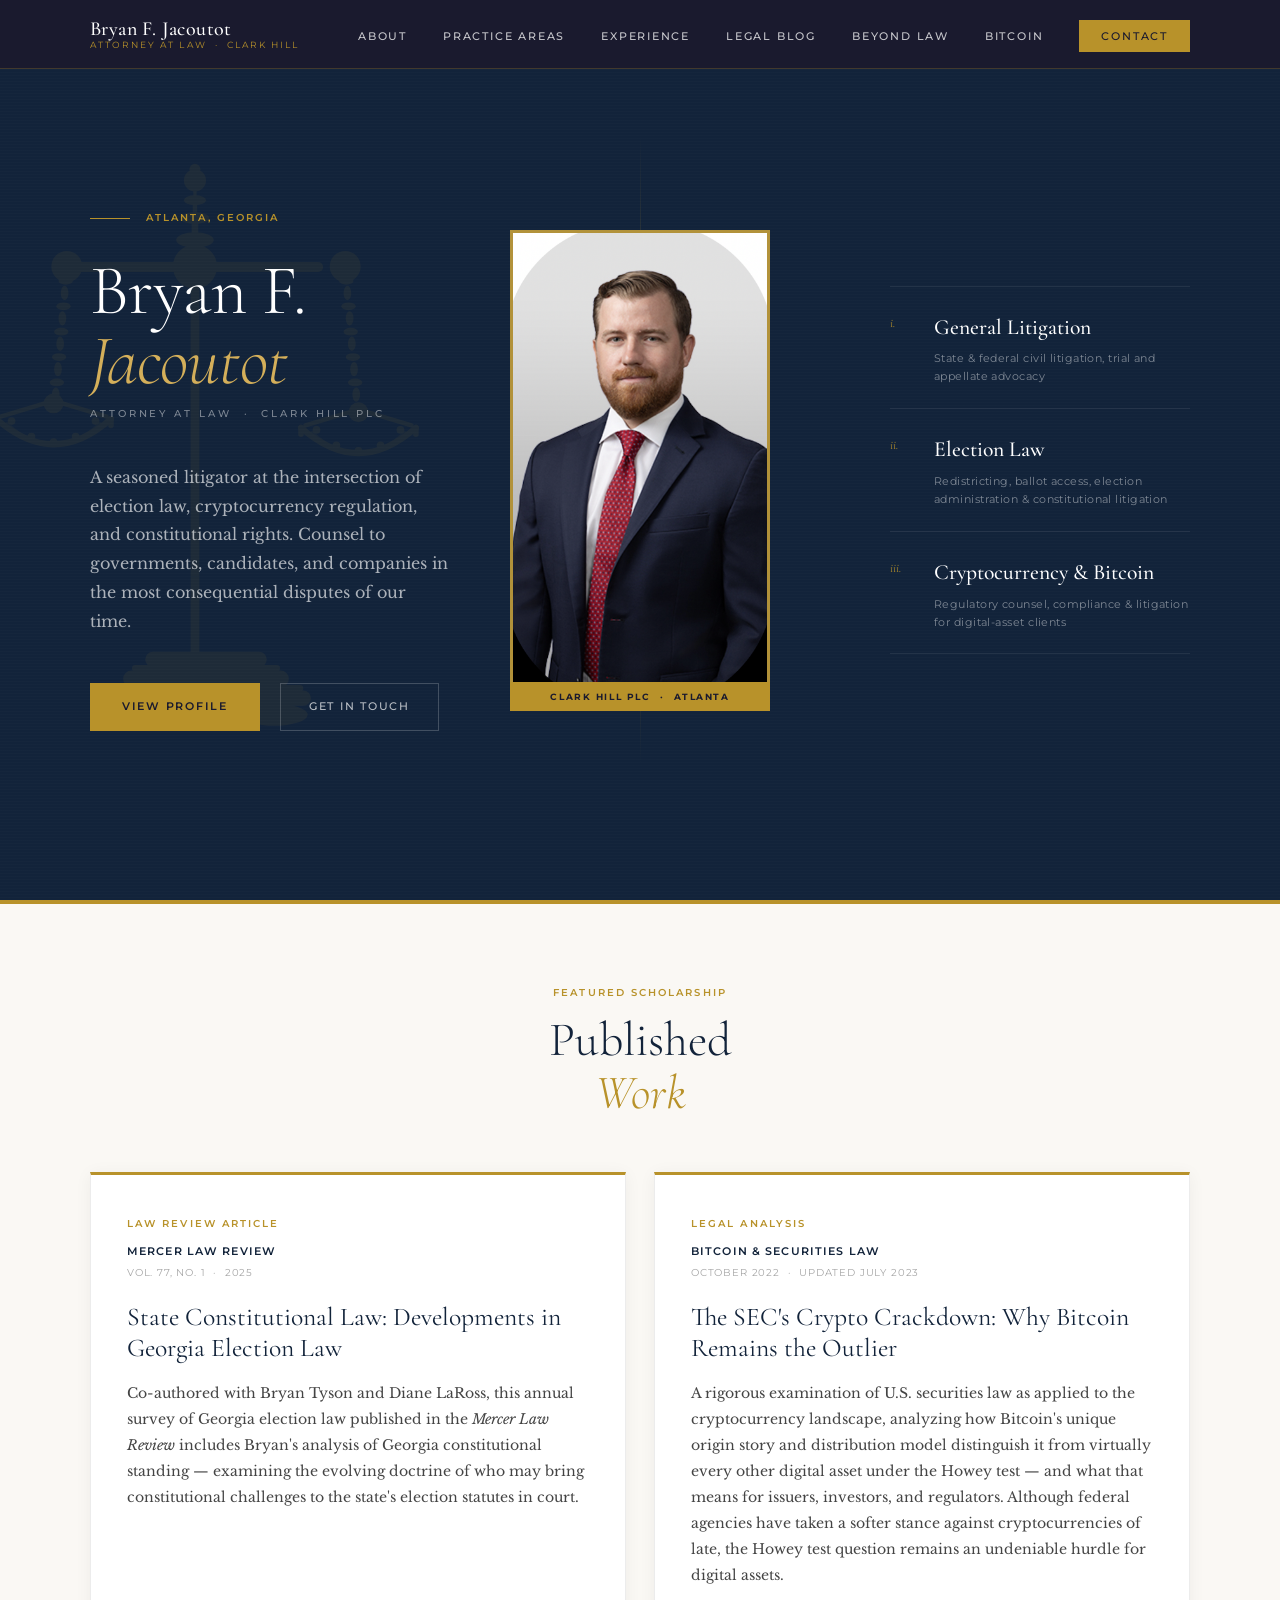
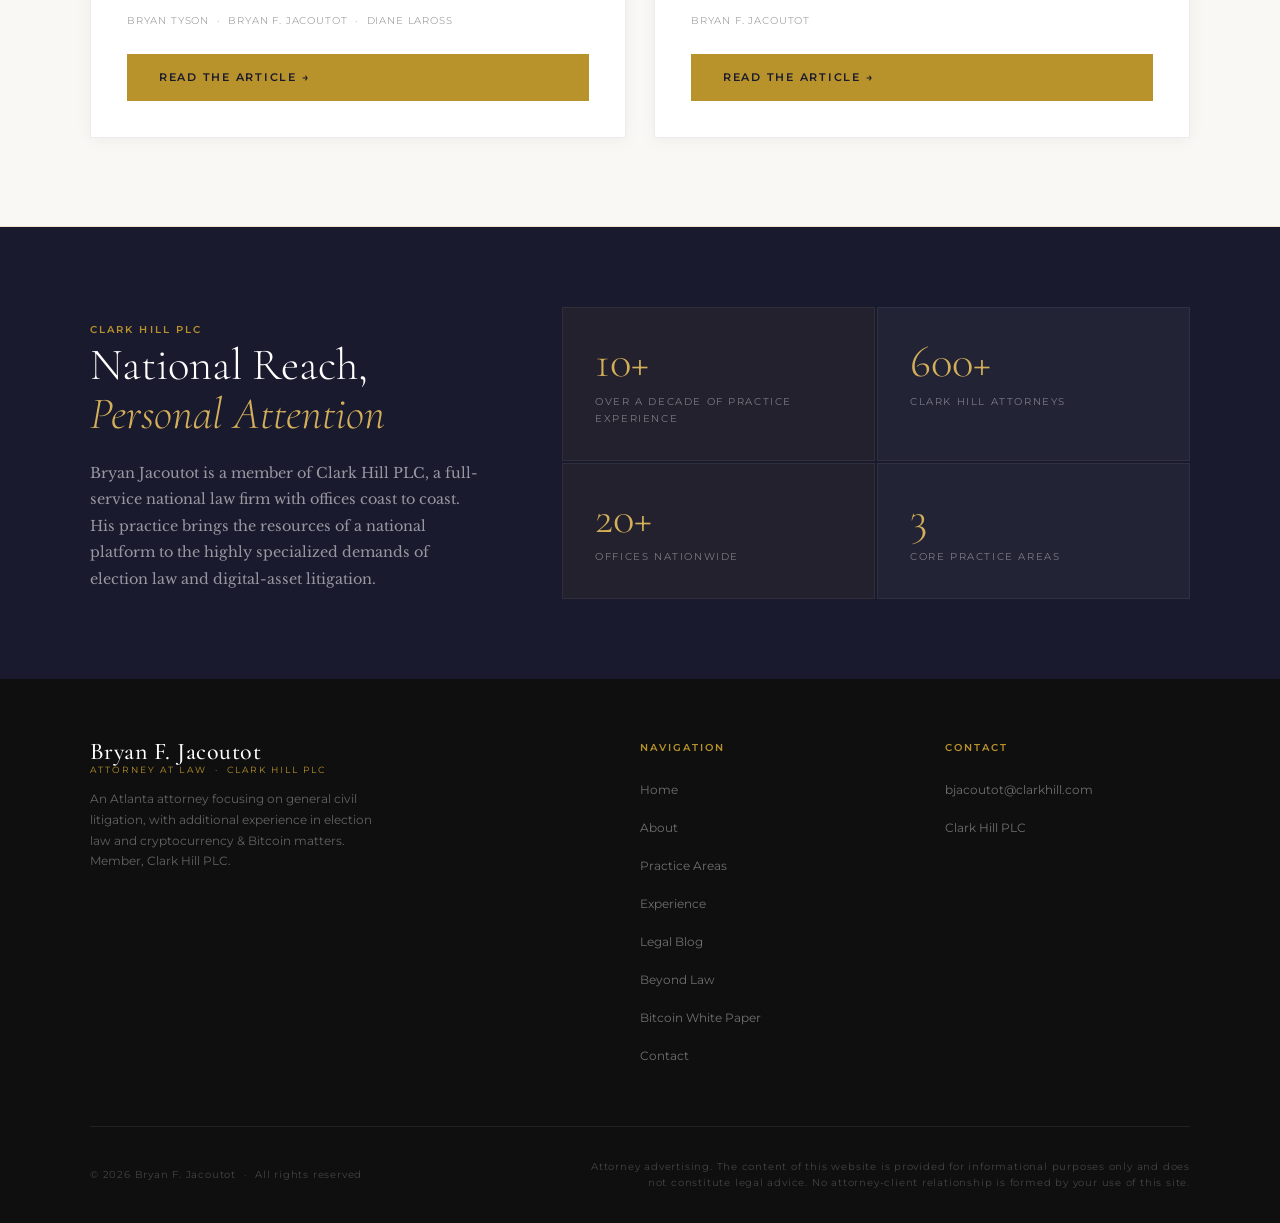
==== commit d0565e99: "Update footer bio to prioritize civil litigation across all pages Reordered footer description to le" ====
--- a/index.html
+++ b/index.html
@@ -173,7 +173,7 @@
           <span class="nav-brand__name" style="font-size:1.5rem;">Bryan F. Jacoutot</span>
           <span class="nav-brand__title">Attorney at Law &nbsp;·&nbsp; Clark Hill PLC</span>
         </a>
-        <p>An Atlanta attorney focusing on election law, cryptocurrency and Bitcoin, and general civil litigation. Member, Clark Hill PLC.</p>
+        <p>An Atlanta attorney focusing on general civil litigation, with additional experience in election law and cryptocurrency &amp; Bitcoin matters. Member, Clark Hill PLC.</p>
       </div>
       <div class="footer-col">
         <h4>Navigation</h4>
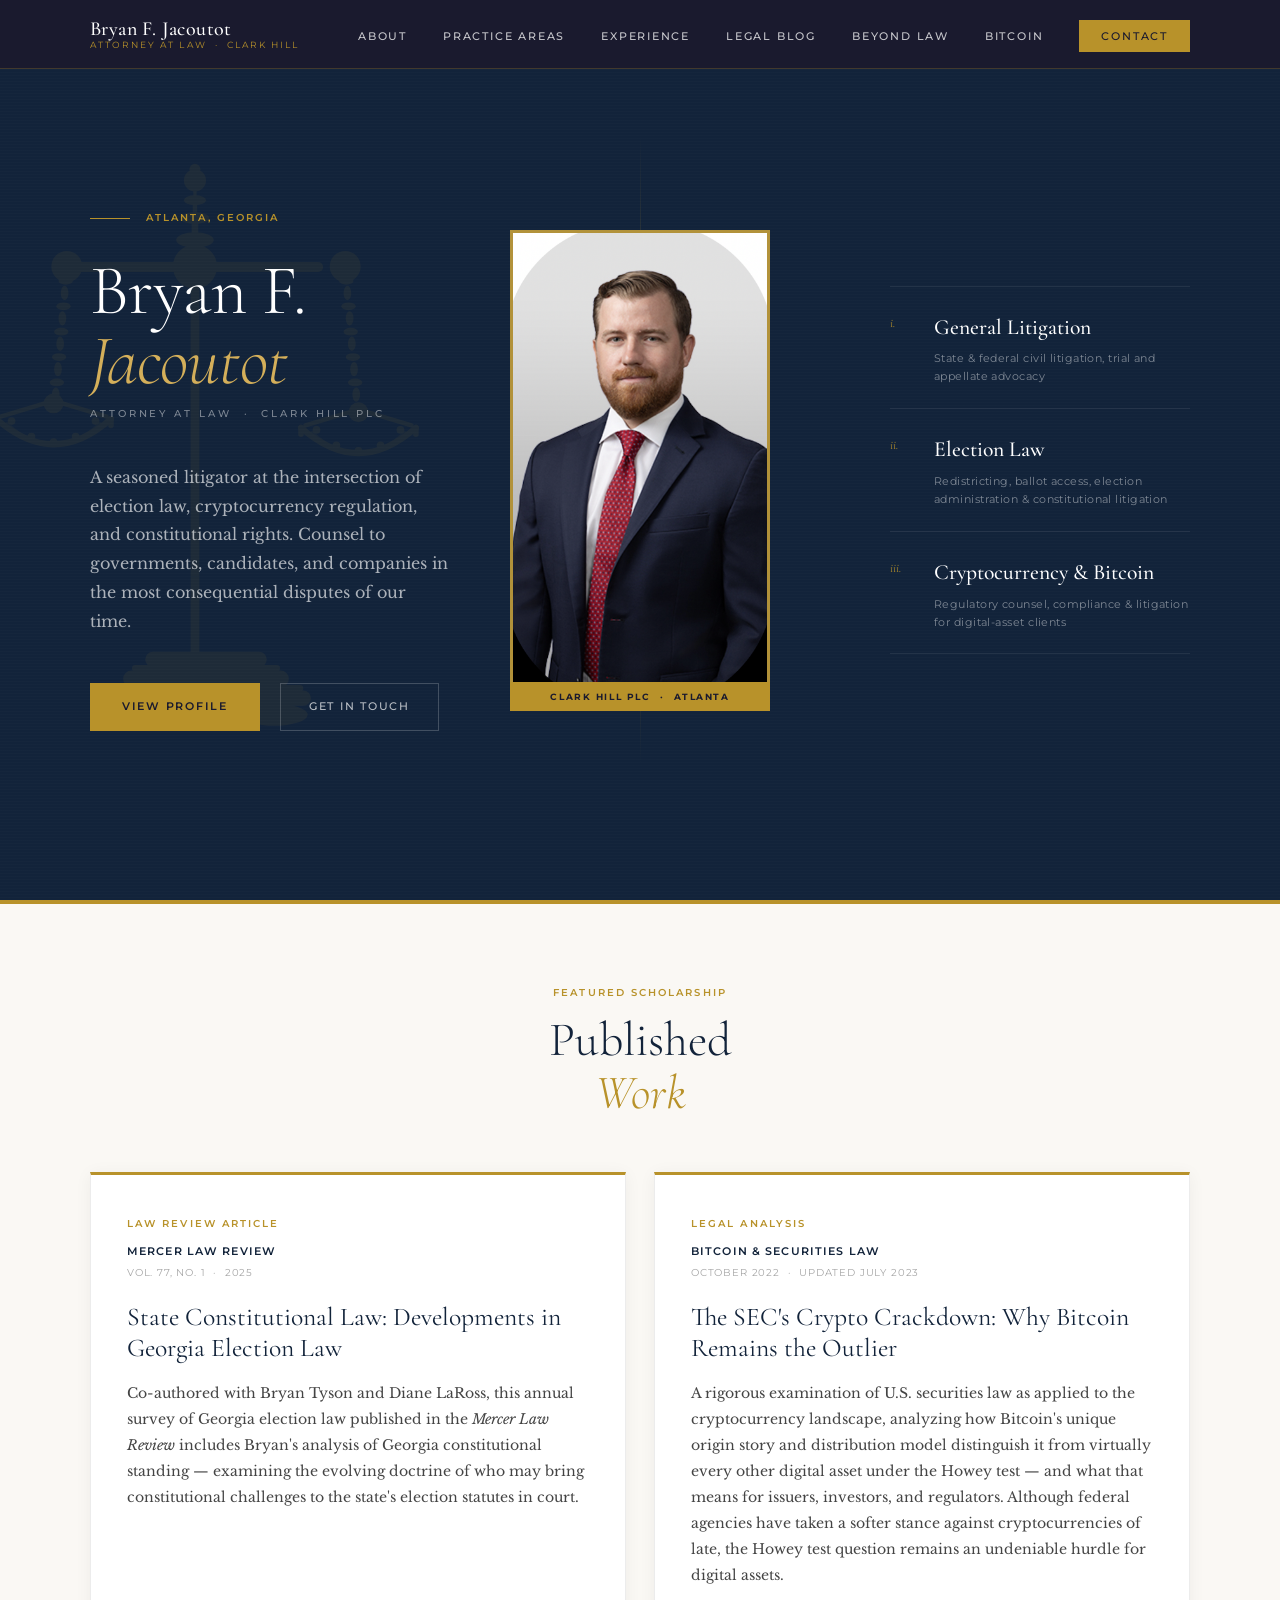
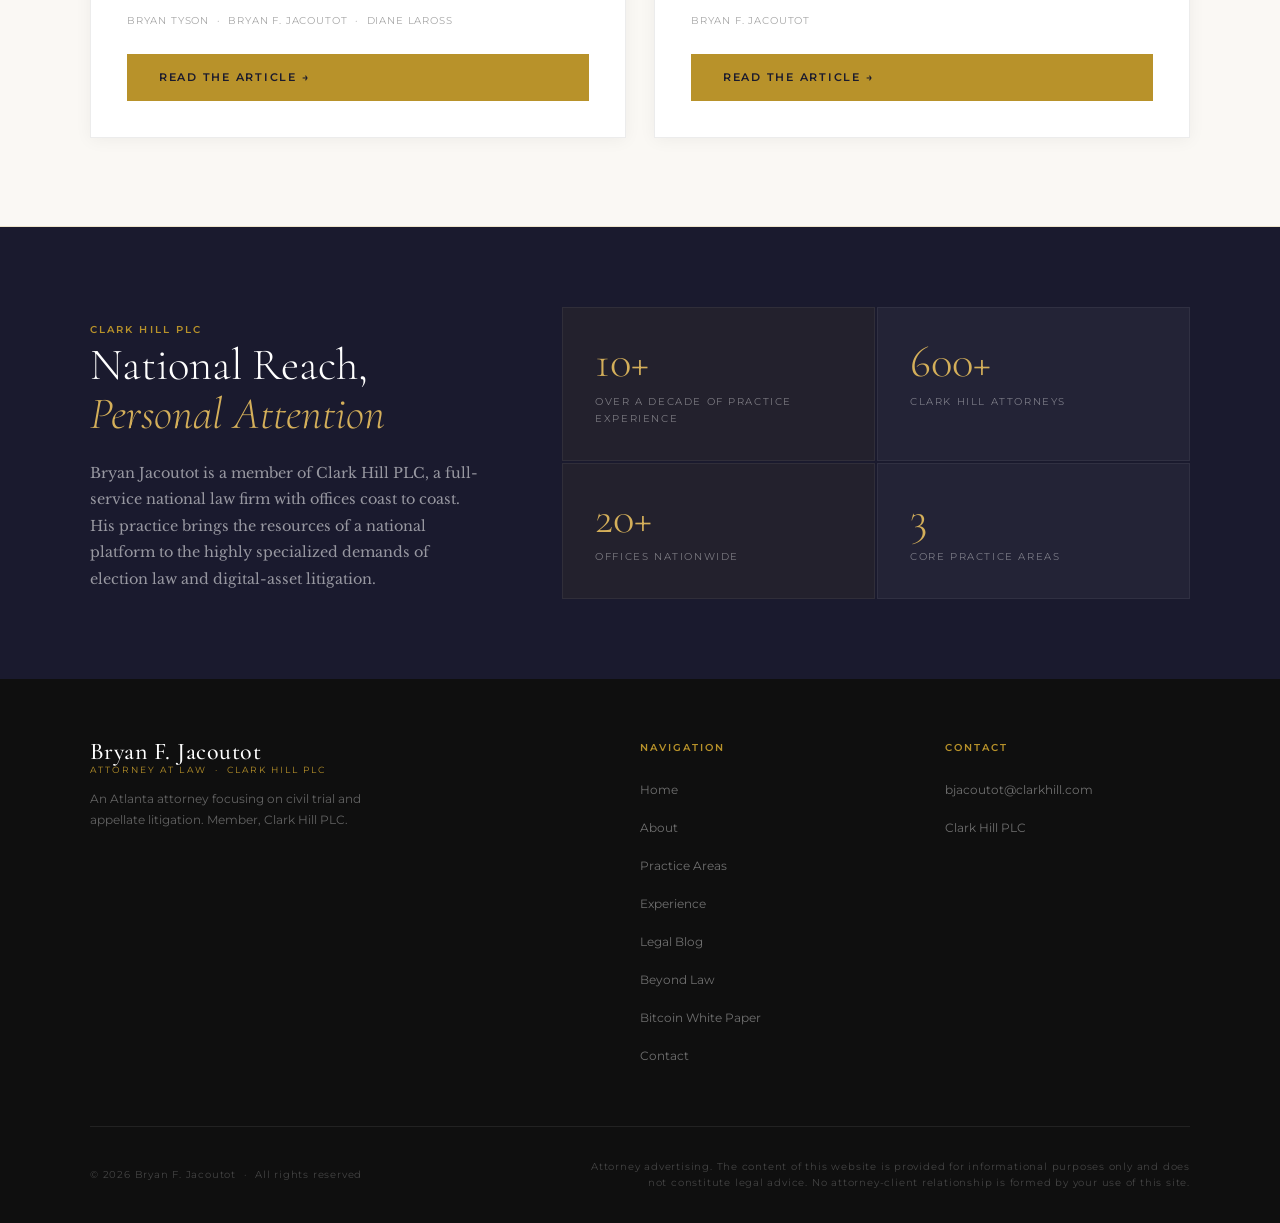
==== commit 61bc9c6f: "Simplify footer bio to civil trial and appellate litigation focus Co-Authored-By: Claude Sonnet 4.6 " ====
--- a/index.html
+++ b/index.html
@@ -173,7 +173,7 @@
           <span class="nav-brand__name" style="font-size:1.5rem;">Bryan F. Jacoutot</span>
           <span class="nav-brand__title">Attorney at Law &nbsp;·&nbsp; Clark Hill PLC</span>
         </a>
-        <p>An Atlanta attorney focusing on general civil litigation, with additional experience in election law and cryptocurrency &amp; Bitcoin matters. Member, Clark Hill PLC.</p>
+        <p>An Atlanta attorney focusing on civil trial and appellate litigation. Member, Clark Hill PLC.</p>
       </div>
       <div class="footer-col">
         <h4>Navigation</h4>
